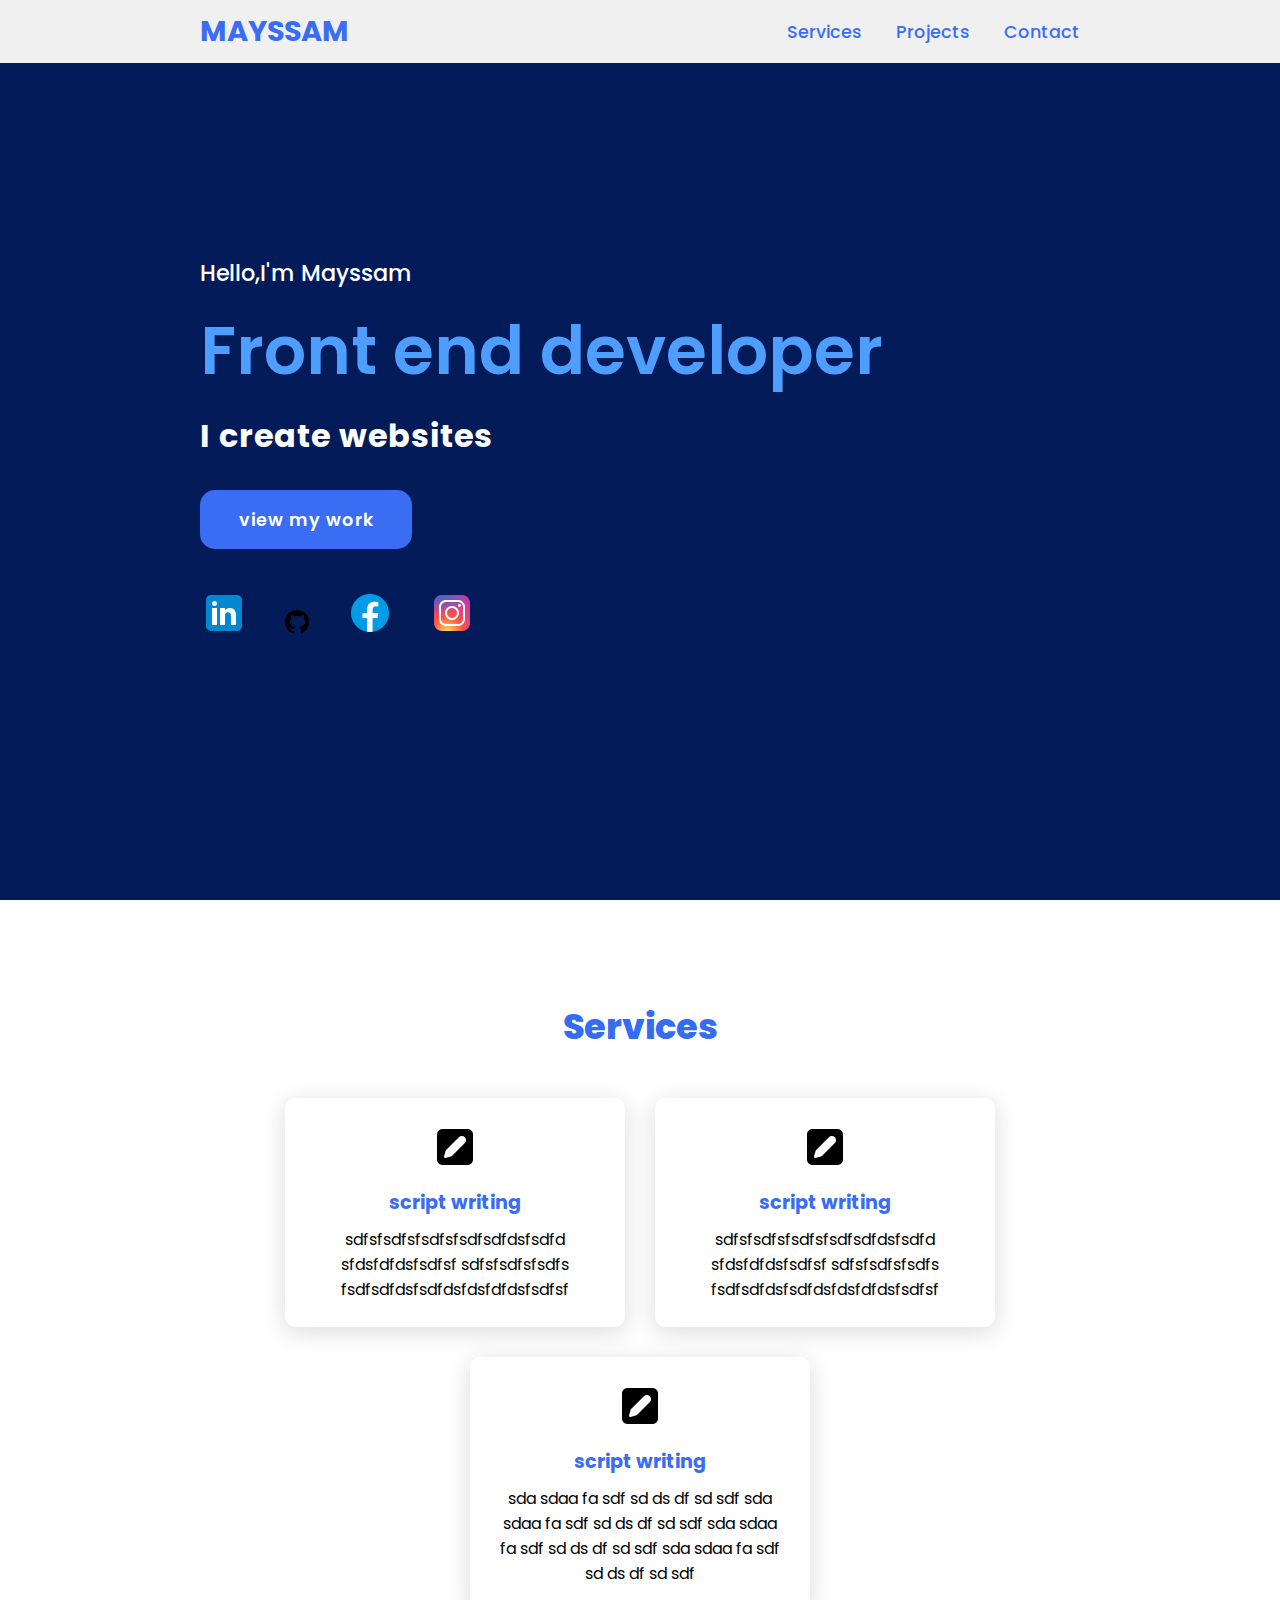
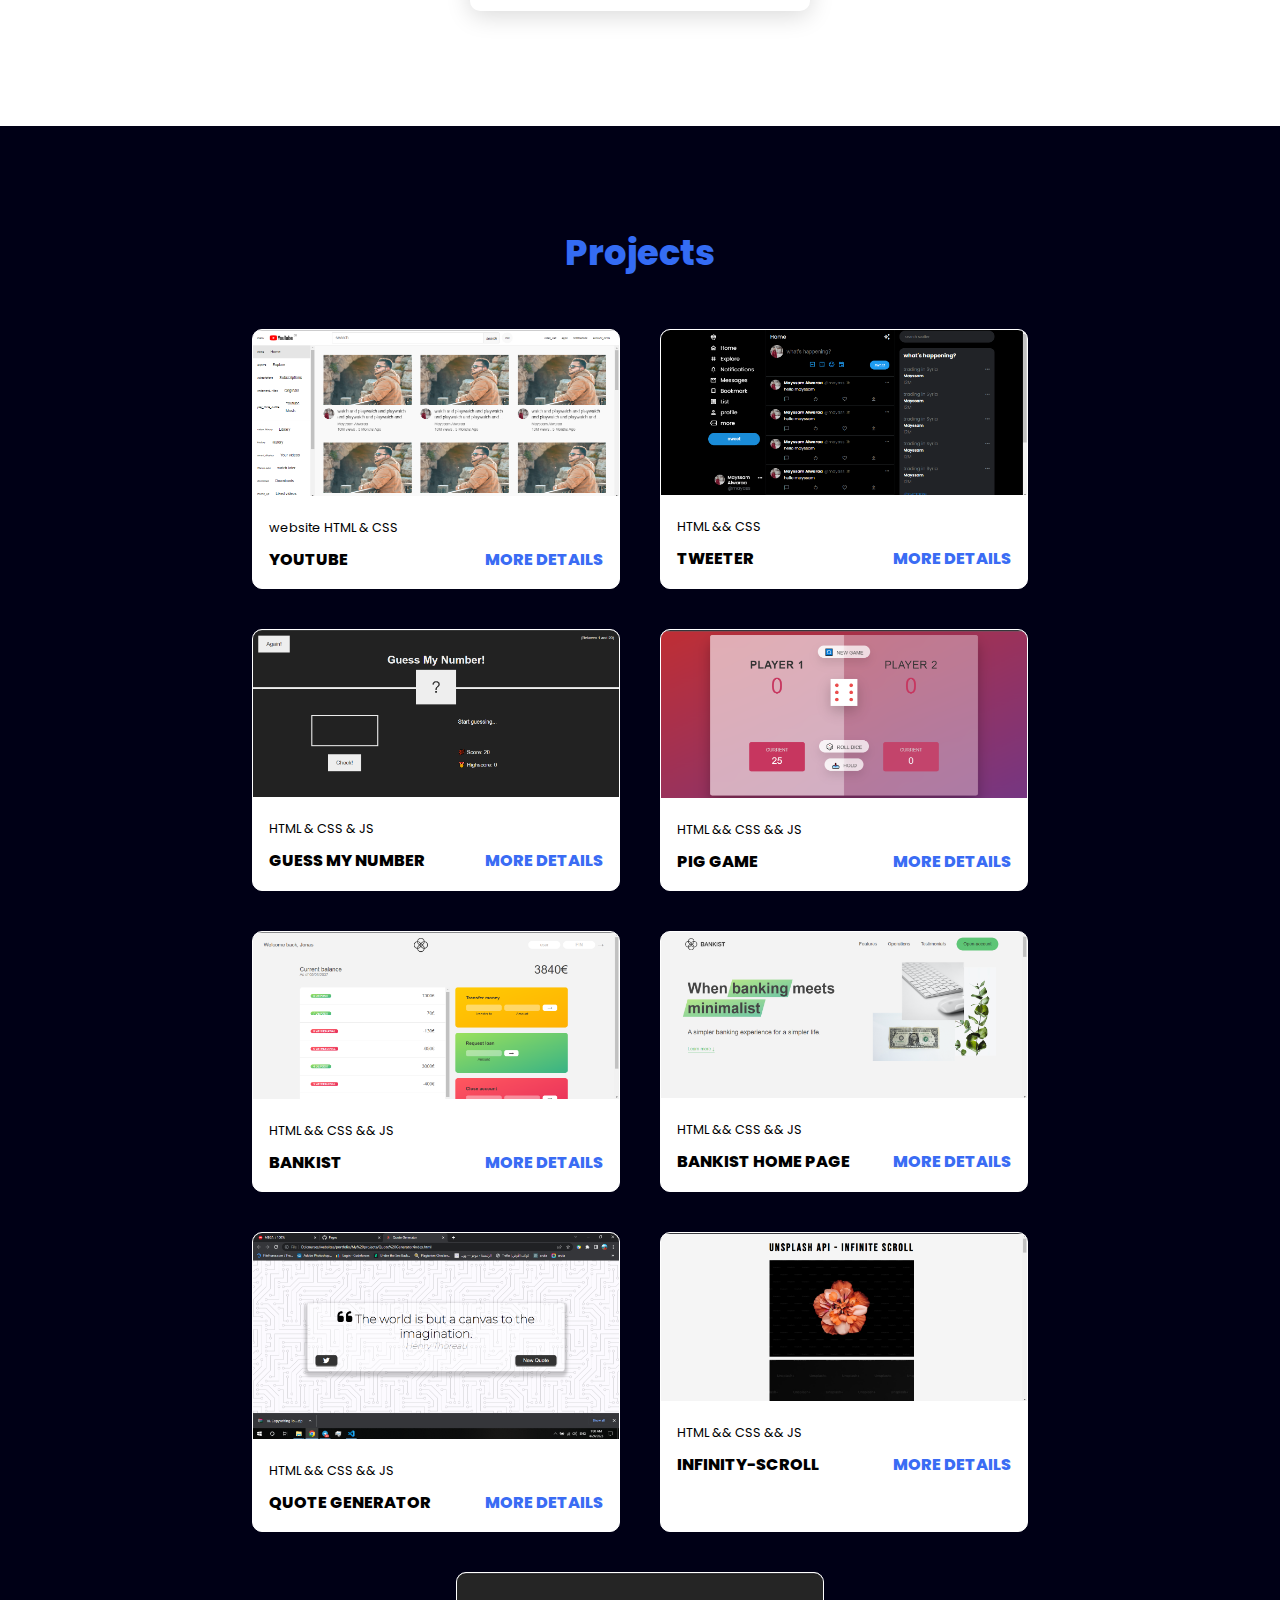
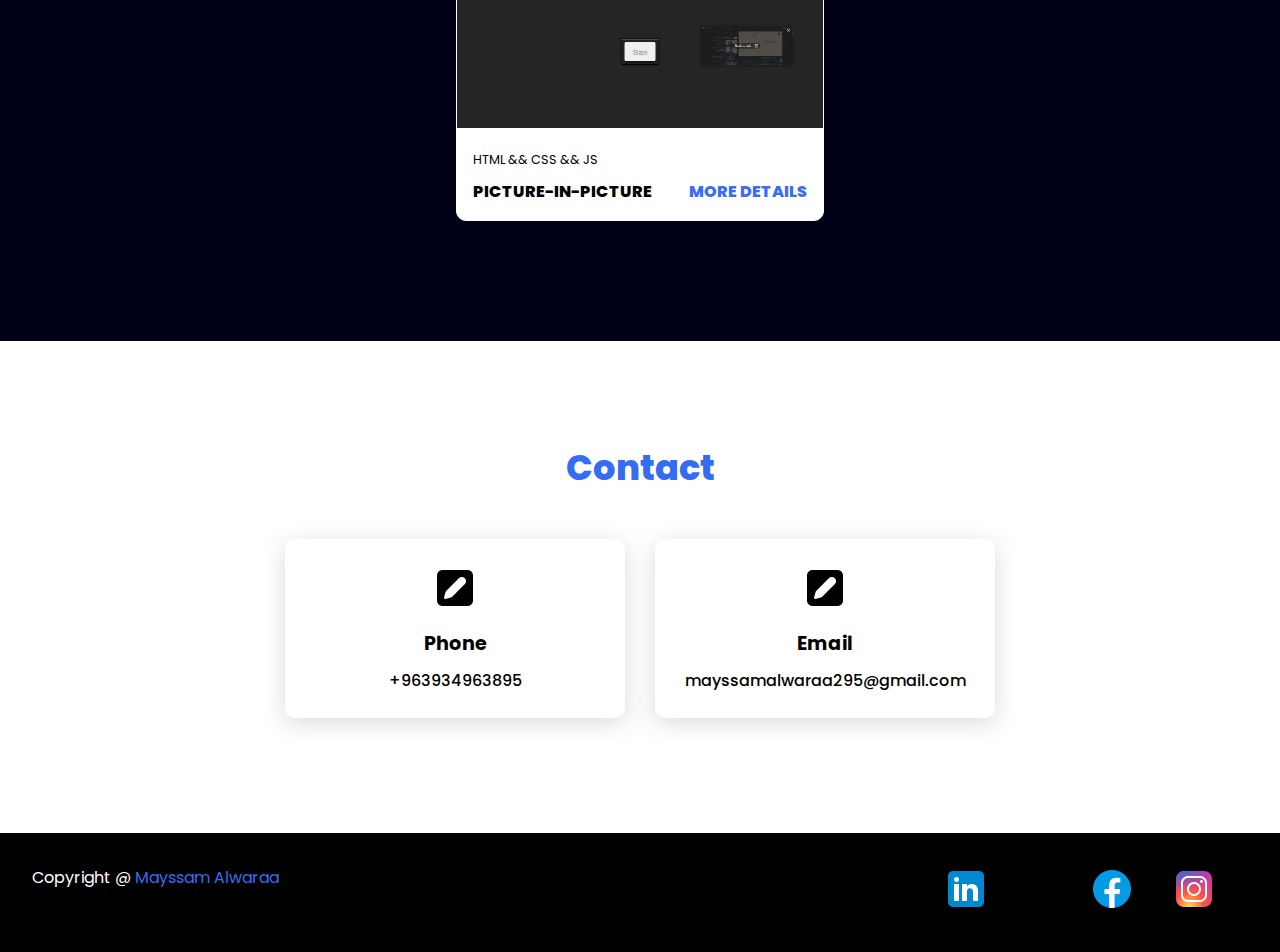
==== index.html @ ac83aa18 "picture in picture" ====
<!DOCTYPE html>
<html>
    <head>
        <link rel="stylesheet" href="style.css">
        <meta charset="UTF-8">
        <link rel="stylesheet" href="https://cdnjs.cloudflare.com/ajax/libs/font-awesome/6.4.0/css/all.min.css">
        <link href="https://fonts.googleapis.com/css?family=Material+Icons|Material+Icons+Outlined|Material+Icons+Two+Tone|Material+Icons+Round|Material+Icons+Sharp" rel="stylesheet">
        <title>Mayssam Alwaraa</title>
    </head>
    <body>
        <!--header section-->
        <header>
            <a href="#" class="logo">Mayssam</a>
            <nav class="navigation">
                <a href="#services">Services</a>
                <a href="#projects">Projects</a>
                <a href="#contact">Contact</a>
            </nav>
        </header>

        <section class="main">
            <div>
                <h2>Hello,I'm Mayssam <br> <span>Front end developer</span></h2>
                <h3>I create websites</h3>
                <a href="#projects" class="main-btn"> view my work</a>
                <div class="social-icons">
                    <a href="#"><img src="icons/linkedin.png" alt="linkedin"></a>
                    <a href="#"><img src="icons/github.png" alt="github"></a>
                    <a href="#"><img src="icons/facebook.png" alt="facebook"></a>
                    <a href="#"><img src="icons/insta.png" alt="instagram"></a>
                </div>
            </div>
        </section>

        <section>
            <div class="cards" id="services">
                <h2 class="title">Services</h2>
                <div class="content">
                    <div class="card">
                        <div class="icon">
                            <img src="icons/edit.png" alt="">
                        </div>
                        <div class="info">
                            <h3>script writing</h3>
                            <p>sdfsfsdfsfsdfsfsdfsdfdsfsdfd <br> sfdsfdfdsfsdfsf sdfsfsdfsfsdfs <br>fsdfsdfdsfsdfdsfdsfdfdsfsdfsf</p>
                        </div>

                    </div>
                    <div class="card">
                        <div class="icon">
                            <img src="icons/edit.png" alt="">
                        </div>
                        <div class="info">
                            <h3>script writing</h3>
                            <p>sdfsfsdfsfsdfsfsdfsdfdsfsdfd <br> sfdsfdfdsfsdfsf sdfsfsdfsfsdfs <br>fsdfsdfdsfsdfdsfdsfdfdsfsdfsf</p>
                        </div>

                    </div>
                    <div class="card">
                        <div class="icon">
                            <img src="icons/edit.png" alt="">
                        </div>
                        <div class="info">
                            <h3>script writing</h3>
                            <p>sda sdaa fa sdf sd ds df sd sdf sda sdaa fa sdf sd ds df sd sdf sda sdaa fa sdf sd ds df sd sdf sda sdaa fa sdf sd ds df sd sdf </p>
                        </div>

                    </div>

                </div>

            </div>
        </section>

        <section class="projects" id="projects">
            <h2 class="title">Projects</h2>
            <div class="content">
                <div class="project-card">
                    <div class="project-image">
                        <img src="images/youtube.png" alt="">

                    </div>
                    <div class="project-info">
                        <p class="project-category">
                            website HTML & CSS
                        </p>
                        <strong class="project-title">
                            <span>Youtube</span>
                            <a href="My projects/youtube/index.html" class="more-details">more details</a>
                        </strong>

                    </div>

                </div>
                <div class="project-card">
                    <div class="project-image">
                        <img src="images/tweeter.png" alt="">

                    </div>
                    <div class="project-info">
                        <p class="project-category">
                            HTML && CSS 
                        </p>
                        <strong class="project-title">
                            <span>Tweeter</span>
                            <a href="My projects/sweeter/index.html" class="more-details">more details</a>
                        </strong>

                    </div>

                </div>
                <div class="project-card">
                    <div class="project-image">
                        <img src="images/guessMyNumber.png" alt="">

                    </div>
                    <div class="project-info">
                        <p class="project-category">
                            HTML & CSS & JS
                        </p>
                        <strong class="project-title">
                            <span>Guess My Number</span>
                            <a href="My projects/Guess My Number/index.html" class="more-details">more details</a>
                        </strong>

                    </div>

                </div>
                <div class="project-card">
                    <div class="project-image">
                        <img src="images/pigGame.png" alt="">

                    </div>
                    <div class="project-info">
                        <p class="project-category">
                            HTML && CSS && JS
                        </p>
                        <strong class="project-title">
                            <span>Pig Game</span>
                            <a href="My projects/pig-game/index.html" class="more-details">more details</a>
                        </strong>

                    </div>

                </div>
                <div class="project-card">
                    <div class="project-image">
                        <img src="images/bankist.png" alt="">

                    </div>
                    <div class="project-info">
                        <p class="project-category">
                            HTML && CSS && JS
                        </p>
                        <strong class="project-title">
                            <span>Bankist</span>
                            <a href="My projects/bankist/index.html" class="more-details">more details</a>
                        </strong>

                    </div>

                </div>
                <div class="project-card">
                    <div class="project-image">
                        <img src="images/bankistHomePage.png" alt="">

                    </div>
                    <div class="project-info">
                        <p class="project-category">
                            HTML && CSS && JS
                        </p>
                        <strong class="project-title">
                            <span>Bankist Home Page</span>
                            <a href="My projects/bankistHomePage/index.html" class="more-details">more details</a>
                        </strong>

                    </div>

                </div>
                <div class="project-card">
                    <div class="project-image">
                        <img src="images/QuoteGenerator.png" alt="">

                    </div>
                    <div class="project-info">
                        <p class="project-category">
                            HTML && CSS && JS
                        </p>
                        <strong class="project-title">
                            <span>Quote Generator</span>
                            <a href="My projects/Quote Generator/index.html" class="more-details">more details</a>
                        </strong>

                    </div>

                </div>

                <div class="project-card">
                    <div class="project-image">
                        <img src="images/infinity-scroll.png" alt="">

                    </div>
                    <div class="project-info">
                        <p class="project-category">
                            HTML && CSS && JS
                        </p>
                        <strong class="project-title">
                            <span>infinity-scroll</span>
                            <a href="My projects/infinity-scroll/index.html" class="more-details">more details</a>
                        </strong>

                    </div>

                </div>
                

                <div class="project-card">
                    <div class="project-image">
                        <img src="images/picture-in-picture.png" alt="">

                    </div>
                    <div class="project-info">
                        <p class="project-category">
                            HTML && CSS && JS
                        </p>
                        <strong class="project-title">
                            <span>picture-in-picture</span>
                            <a href="My projects/picture-in-picture/index.html" class="more-details">more details</a>
                        </strong>

                    </div>

                </div>

            </div>

        </section>

        <section>
            <div class="cards contact" id="contact">
                <h2 class="title">Contact</h2>
                <div class="content">
                    <div class="card">
                        <div class="icon">
                            <img src="icons/edit.png" alt="">
                        </div>
                        <div class="info">
                            <h3>Phone</h3>
                            <p>+963934963895</p>
                        </div>

                    </div>
                    <div class="card">
                        <div class="icon">
                            <img src="icons/edit.png" alt="">
                        </div>
                        <div class="info">
                            <h3>Email</h3>
                            <p>mayssamalwaraa295@gmail.com</p>
                        </div>

                    </div>
                    

            </div>
        </section>
        <footer>
            <p class="footer-title">
                Copyright @ <span>Mayssam Alwaraa</span>

            </p>
            <div class="social-icons">
                <a href="#"><img src="icons/linkedin.png" alt="linkedin"></a>
                <a href="#"><img src="icons/github.png" alt="github"></a>
                <a href="#"><img src="icons/facebook.png" alt="facebook"></a>
                <a href="#"><img src="icons/insta.png" alt="instagram"></a>
            </div>

        </footer>
        
    </body>
</html>
---- style.css ----
@import url('https://fonts.googleapis.com/css2?family=Poppins:ital,wght@0,100;0,200;0,300;0,400;0,500;0,600;0,700;0,800;0,900;1,100;1,200;1,300;1,400;1,500;1,600;1,700;1,800;1,900&display=swap');
*{
    font-family: 'Poppins', sans-serif;
    margin: 0;
    padding: 0;
    box-sizing: border-box;
    scroll-behavior: smooth;
}
header{
    background-color: #f0f0f0;
    width: 100%;
    position: fixed;
    display: flex;
    z-index: 999;
    justify-content: space-between;
    align-items: center;
    padding: 10px 200px;
}
.logo{
    text-decoration: none;
    text-transform: uppercase;
    font-weight: 700;
    color: #3a6cf4;
    font-size: 1.8em;
}
.navigation a{
    text-decoration: none;
    color: #3a6cf4;
    font-size: 1.1em;
    font-weight: 500;
    padding-left: 30px;

}
.navigation a:hover{
    color: #601cfc;
}
section{
    padding: 100px 200px;
}
.main{
    width: 100%;
    min-height: 100vh;
    display: flex;
    align-items: center;
    background-color: #041b5a;
    background-attachment: fixed;
    background-position: center;
    background-repeat: no-repeat;
    background-size: cover;
}
.main h2 {
    color: #fff;
    font-size: 1.4em;
    font-weight: 500;
}
.main h2 span {
    display: inline-block;
    margin-top: 10px;
    color: #4e9eff;
    font-size: 3em;
    font-weight: 600;
}
.main h3{
    color: #fff;
    font-size: 2em;
    font-weight: 700;
    letter-spacing: 1px;
    margin-top: 10px;
    margin-bottom: 30px;
}
.main-btn{
    color: #fff;
    background-color: #3a6cf4;
    text-decoration: none;
    font-size: 1.1em;
    font-weight: 600;
    display: inline-block;
    padding: 0.9375em 2.1875em;
    letter-spacing: 1px;
    border-radius: 15px;
    margin-bottom: 40px;
    transition: 0.7s ease;
}
.main-btn:hover{
    background-color: #0a49f6;
    transform: scale(1.1);
}
.social-icons a {
    padding-right: 30px;
}
.title{
    display: flex;
    justify-content: center;
    color: #346cf4;
    font-size: 2.2em;
    font-weight: 800;
    margin-bottom: 30px;
}
.content{
    display: flex;
    justify-content: center;
    flex-direction: row;
    flex-wrap: wrap;
}
.card{
    background-color:#fff ;
    width: 21.25em;
    box-shadow: 0 5px 25px rgba(1, 1, 1, 15%);
    border-radius: 10px;
    padding: 25px;
    margin: 15px;
    transition: 0.7s ease;
}
.card:hover{
    transform: scale(1.1);
}
.icon{
    text-align: center;
}
.info{
    text-align: center;
    
}
.info h3{
    color: #3a6cf4;
    font-size: 1.2em;
    font-weight: 700;
    margin: 10px;
}


.projects{
    background-color: #000016;
}
.projects .content{
    margin-top: 30px;
}
.project-card{
    background-color: #fff;
    border: 1px solid #fff;
    min-height: 14em;
    width: 23em;
    overflow: hidden;
    border-radius: 10px;
    margin: 20px;
    transition: 0.7s ease;
}
.project-card:hover{
    transform: scale(1.1);
}
.project-card:hover .project-image {
    opacity: 0.9;
}
.project-image img{
    width: 100%;
}
.project-info{
    padding: 1em;
}
.project-category{
    font-size: 0.8em;
    color: #000;
}
.project-title{
    display: flex;
    justify-content: space-between;
    text-transform: uppercase;
    font-weight: 800;
    margin-top: 10px;
}
.more-details{
    text-decoration: none;
    color:#3a6cf4;
}
.more-details:hover{
    color: #601cfc;
}
.contact .info h3{
    color: #000;
}
.contact .info p{
    font-weight: 500;
}
footer{
    background-color: #000;
    color: #fff;
    padding: 2em;
    display: flex;
    justify-content: space-between;

}

.footer-title span{
    color:#3a6cf4 ;
}
@media (max-width:1023px){
    header{
        padding: 10px 20px;
    }
    .navigation a{
        
        padding-left: 10px;
    
    }
    .title{
        
        font-size: 1.8em;
        margin-bottom: 30px;
    }
    section{
        padding: 80px 20px;
    }
    .main-content h2{
        font-size: 1em;
    }
    .main-content h3{
        font-size: 1.6em;
    }
    .content{
        flex-direction: column;
        align-items: center;
    }
}
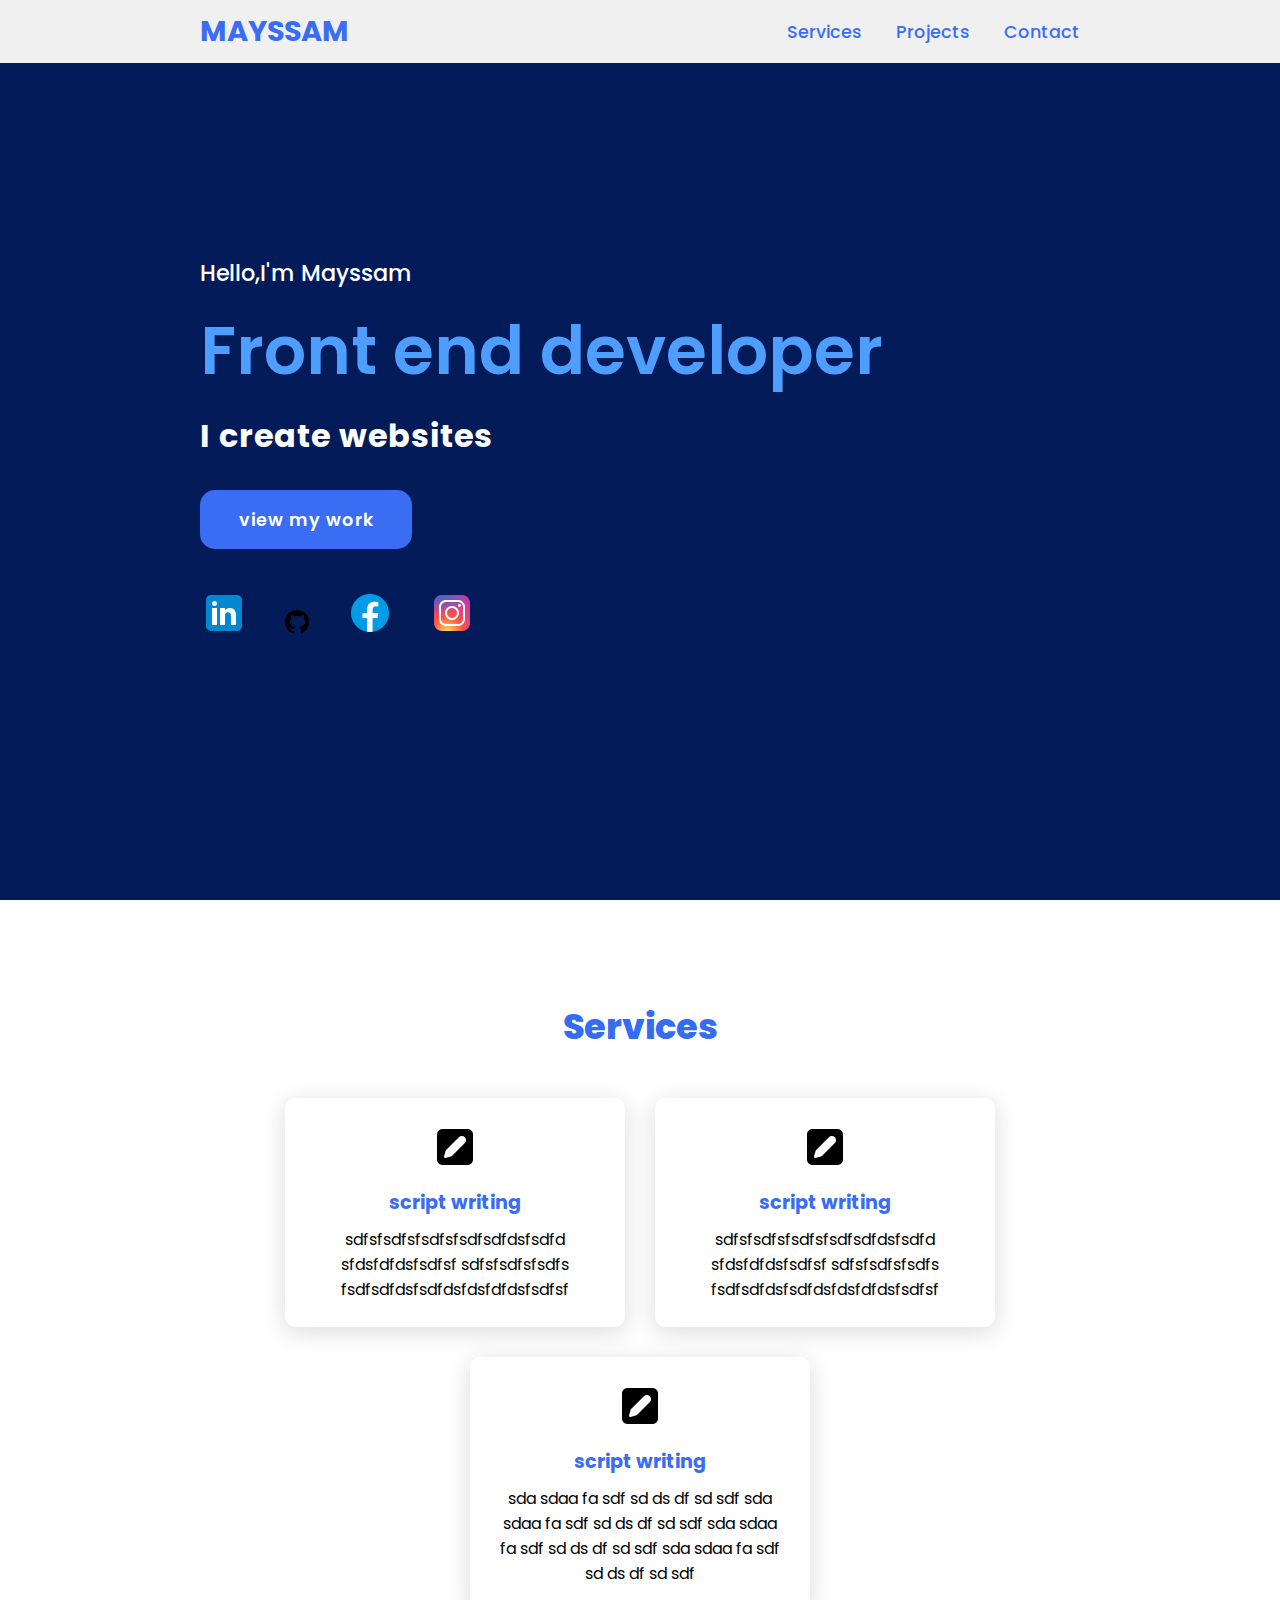
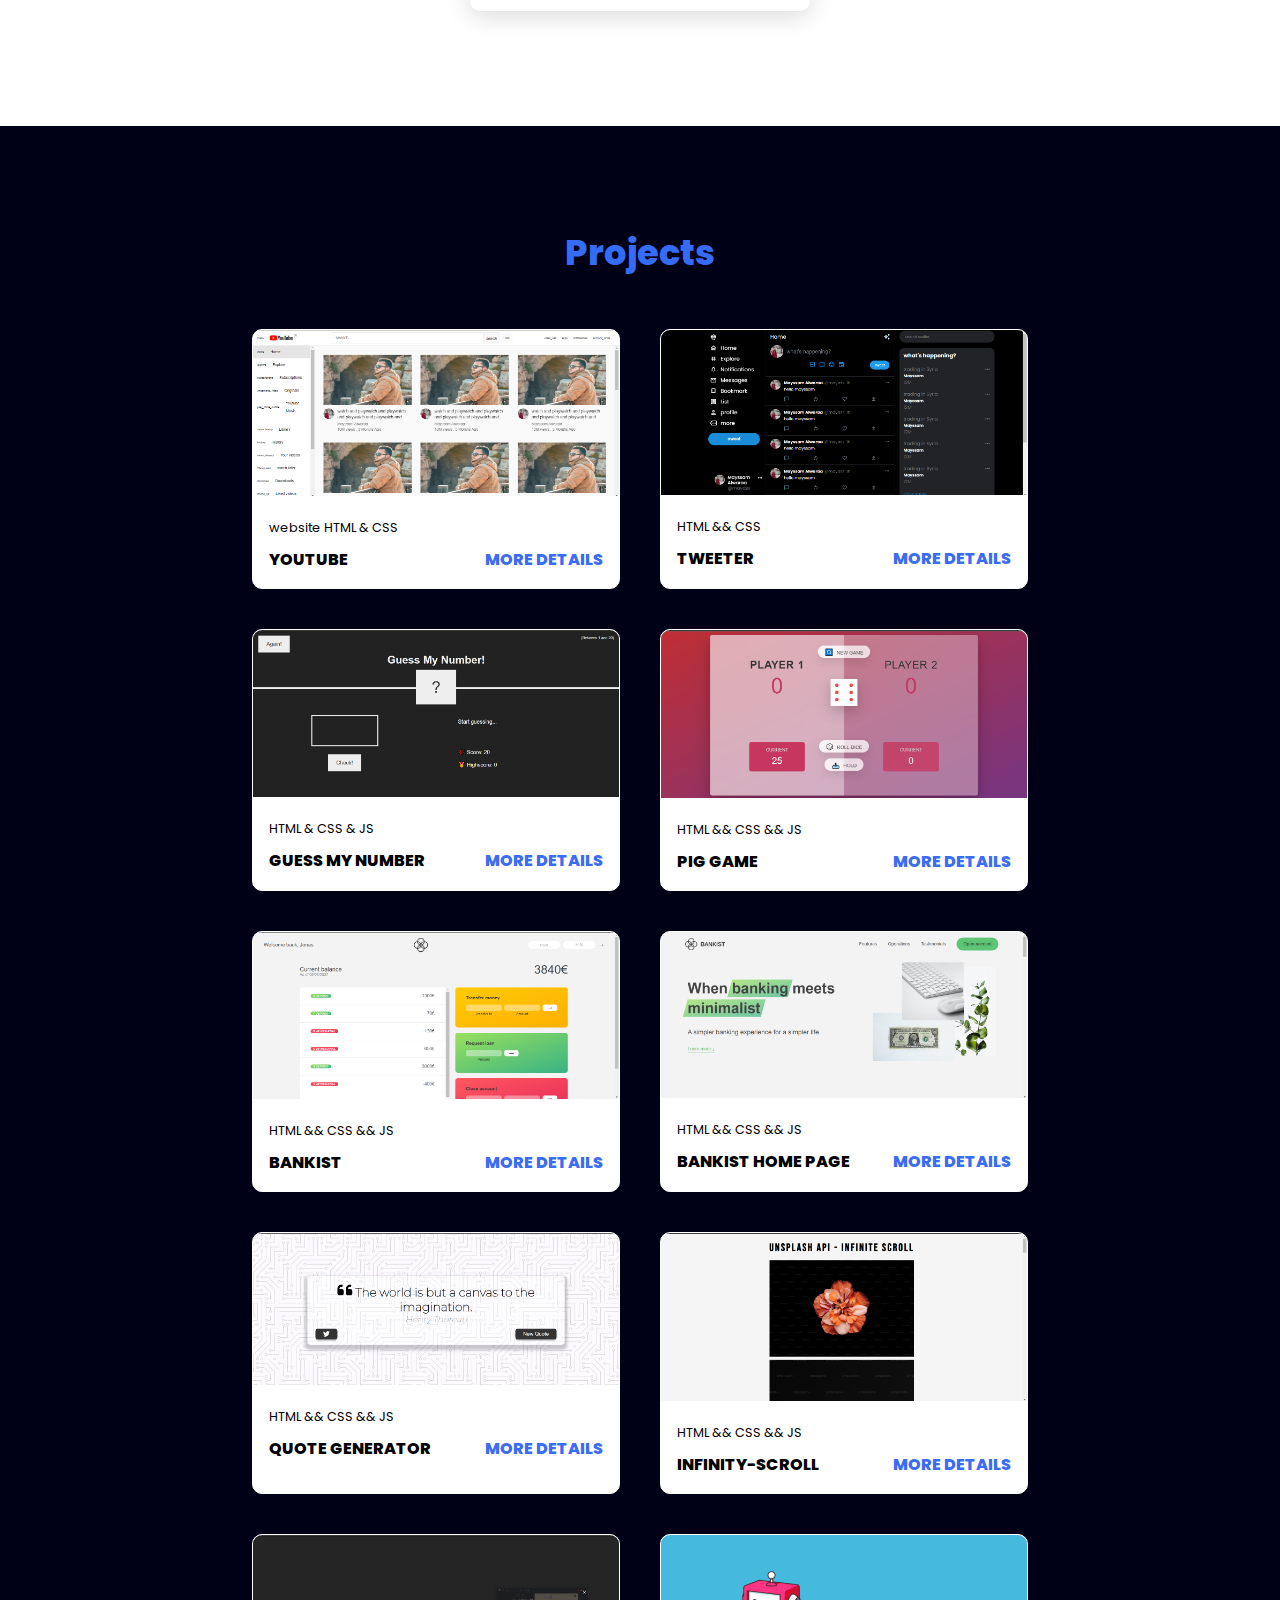
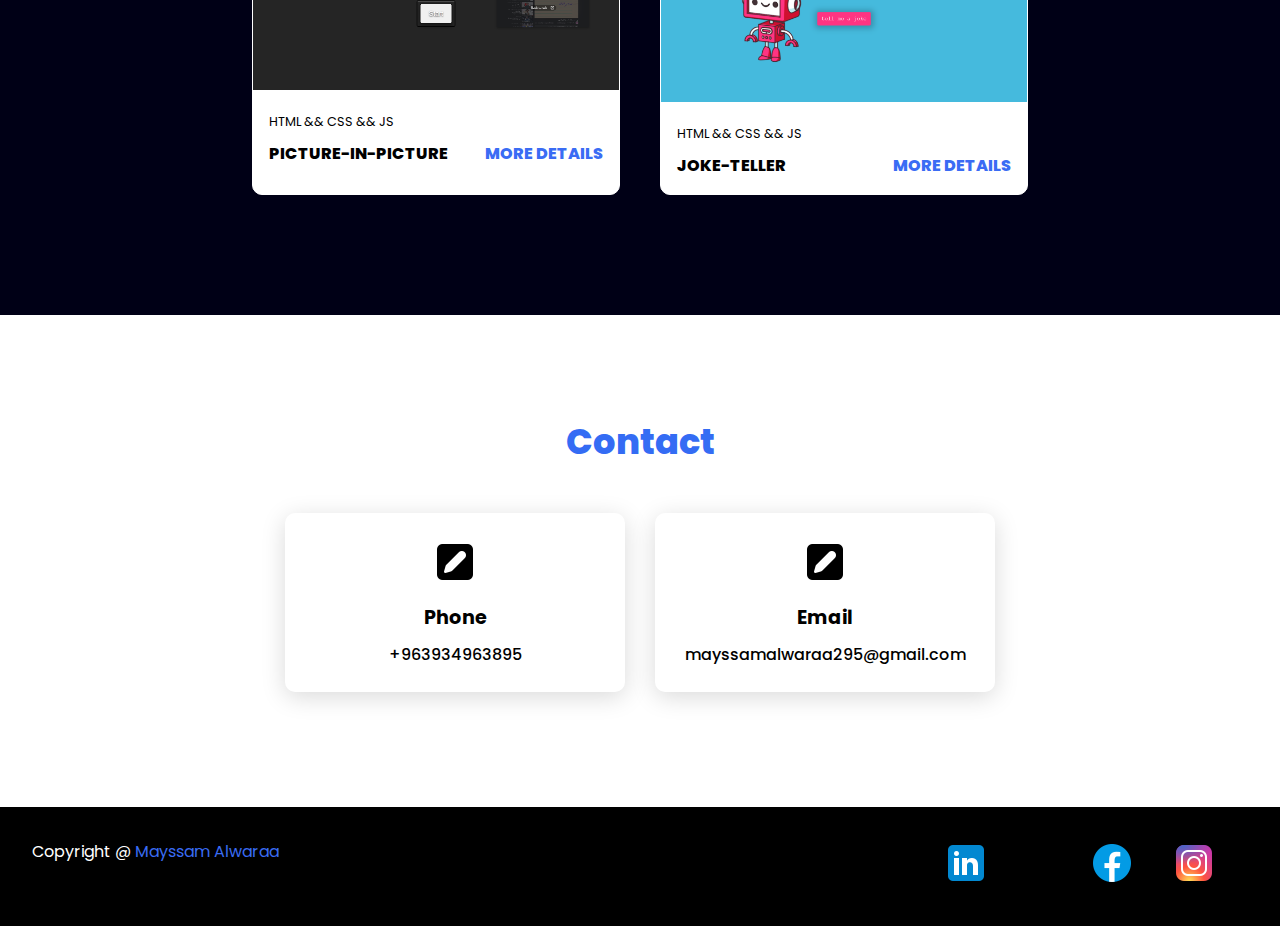
==== commit 8ba82033: "joke teller" ====
--- a/index.html
+++ b/index.html
@@ -232,6 +232,24 @@
 
                 </div>
 
+                <div class="project-card">
+                    <div class="project-image">
+                        <img src="images/joke-teller.png" alt="">
+
+                    </div>
+                    <div class="project-info">
+                        <p class="project-category">
+                            HTML && CSS && JS
+                        </p>
+                        <strong class="project-title">
+                            <span>joke-teller</span>
+                            <a href="My projects/joke-teller/index.html" class="more-details">more details</a>
+                        </strong>
+
+                    </div>
+
+                </div>
+
             </div>
 
         </section>
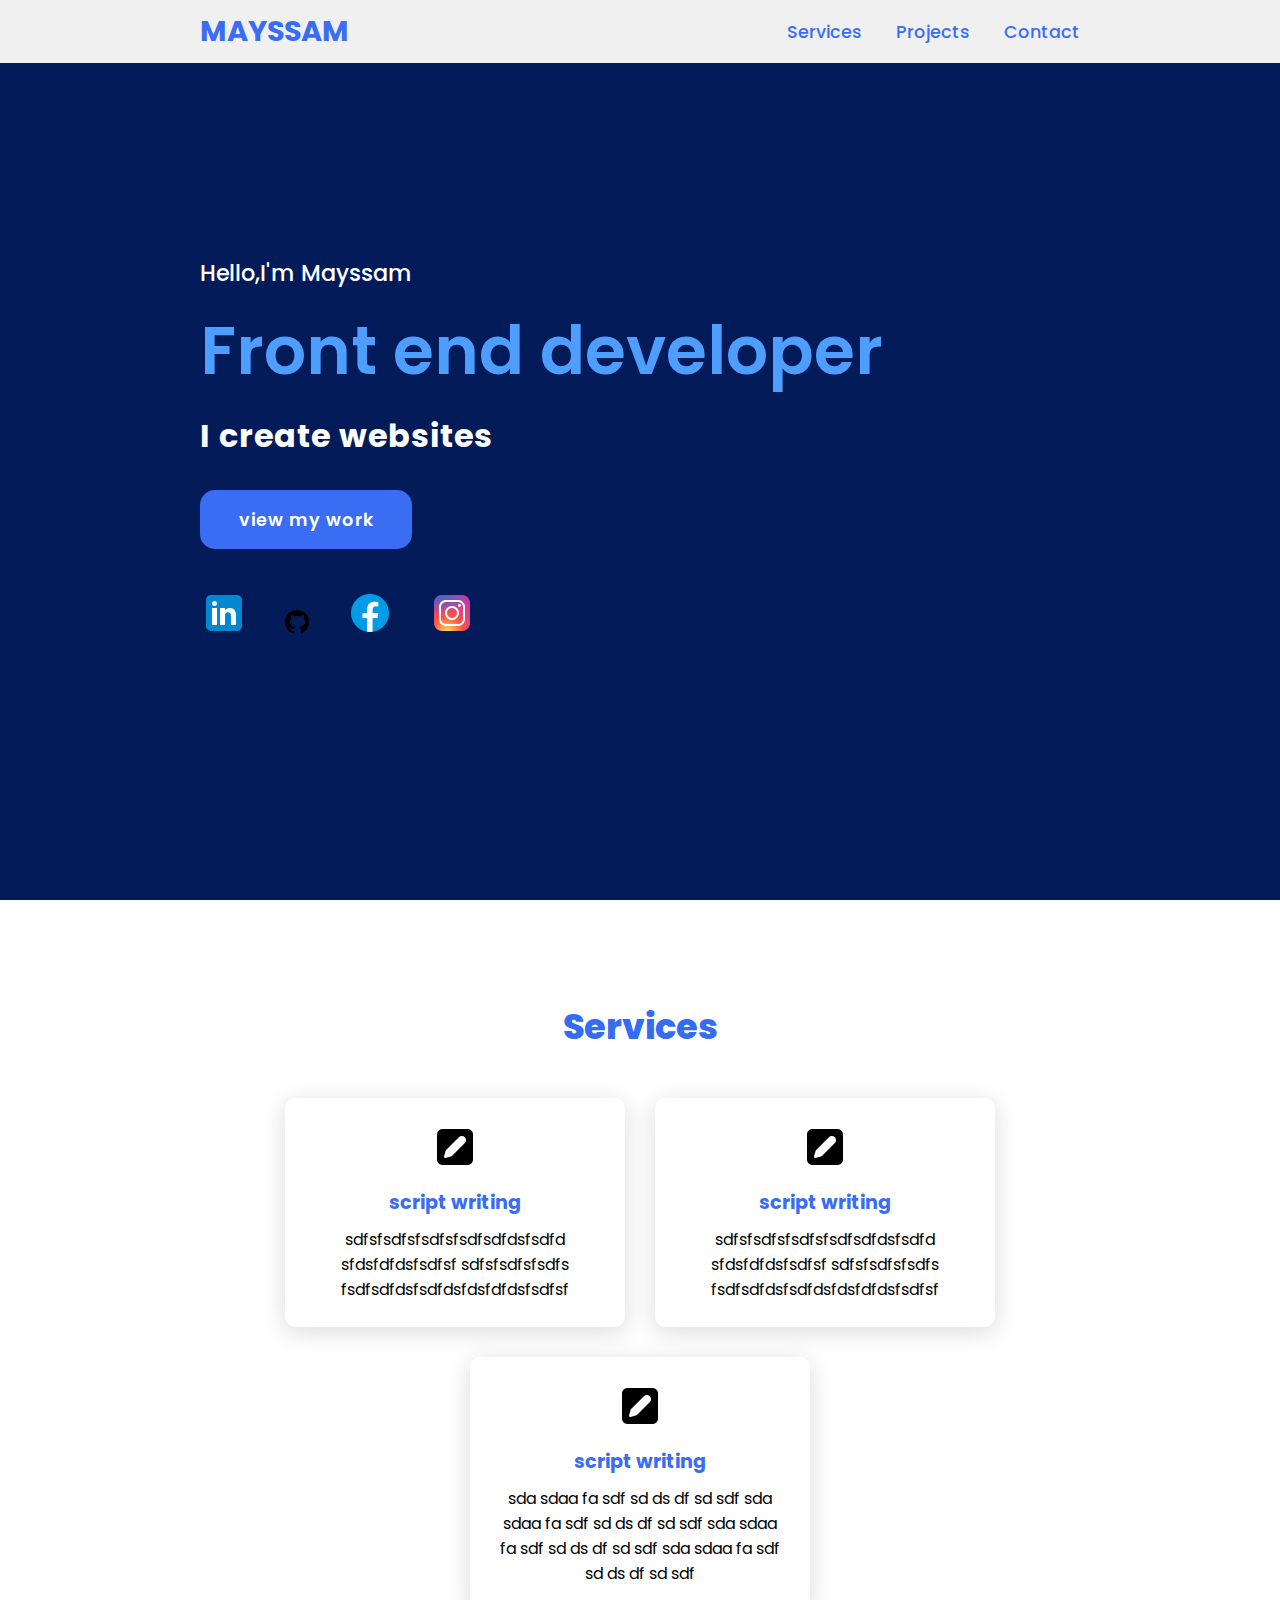
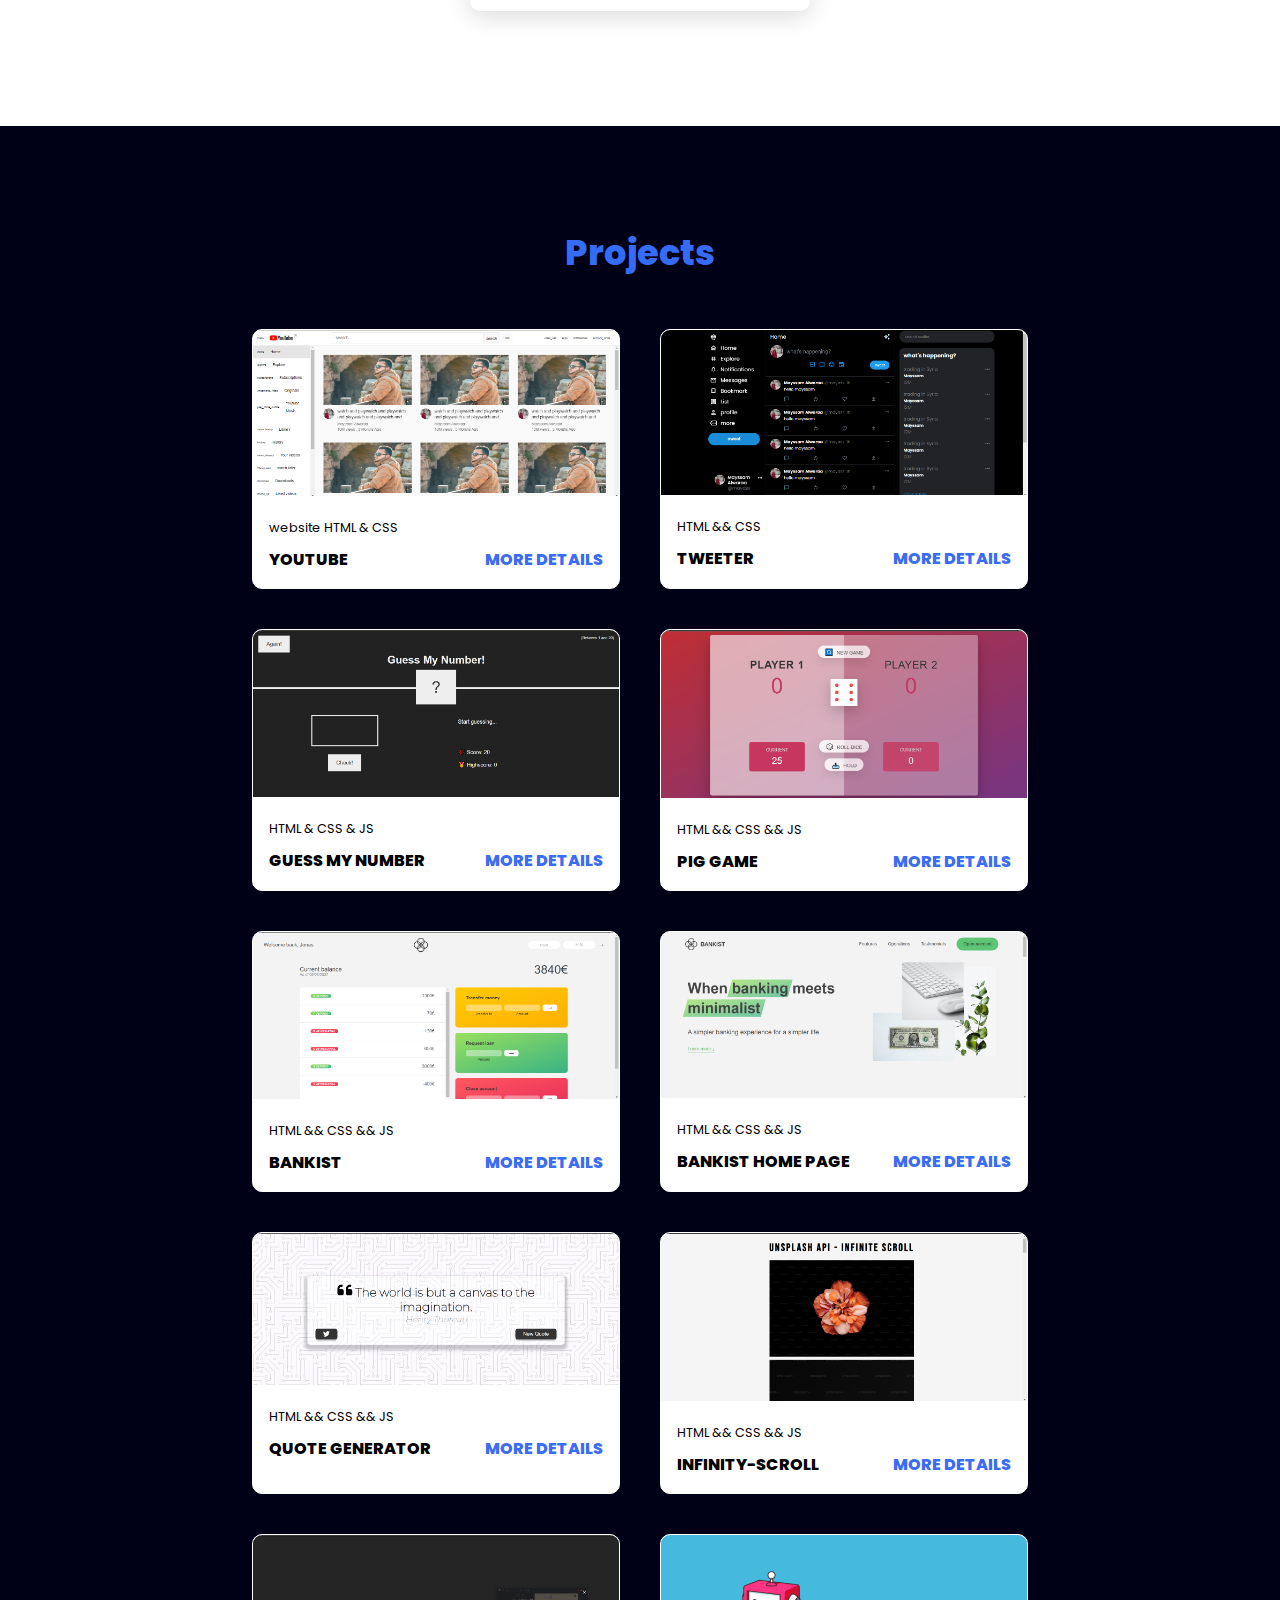
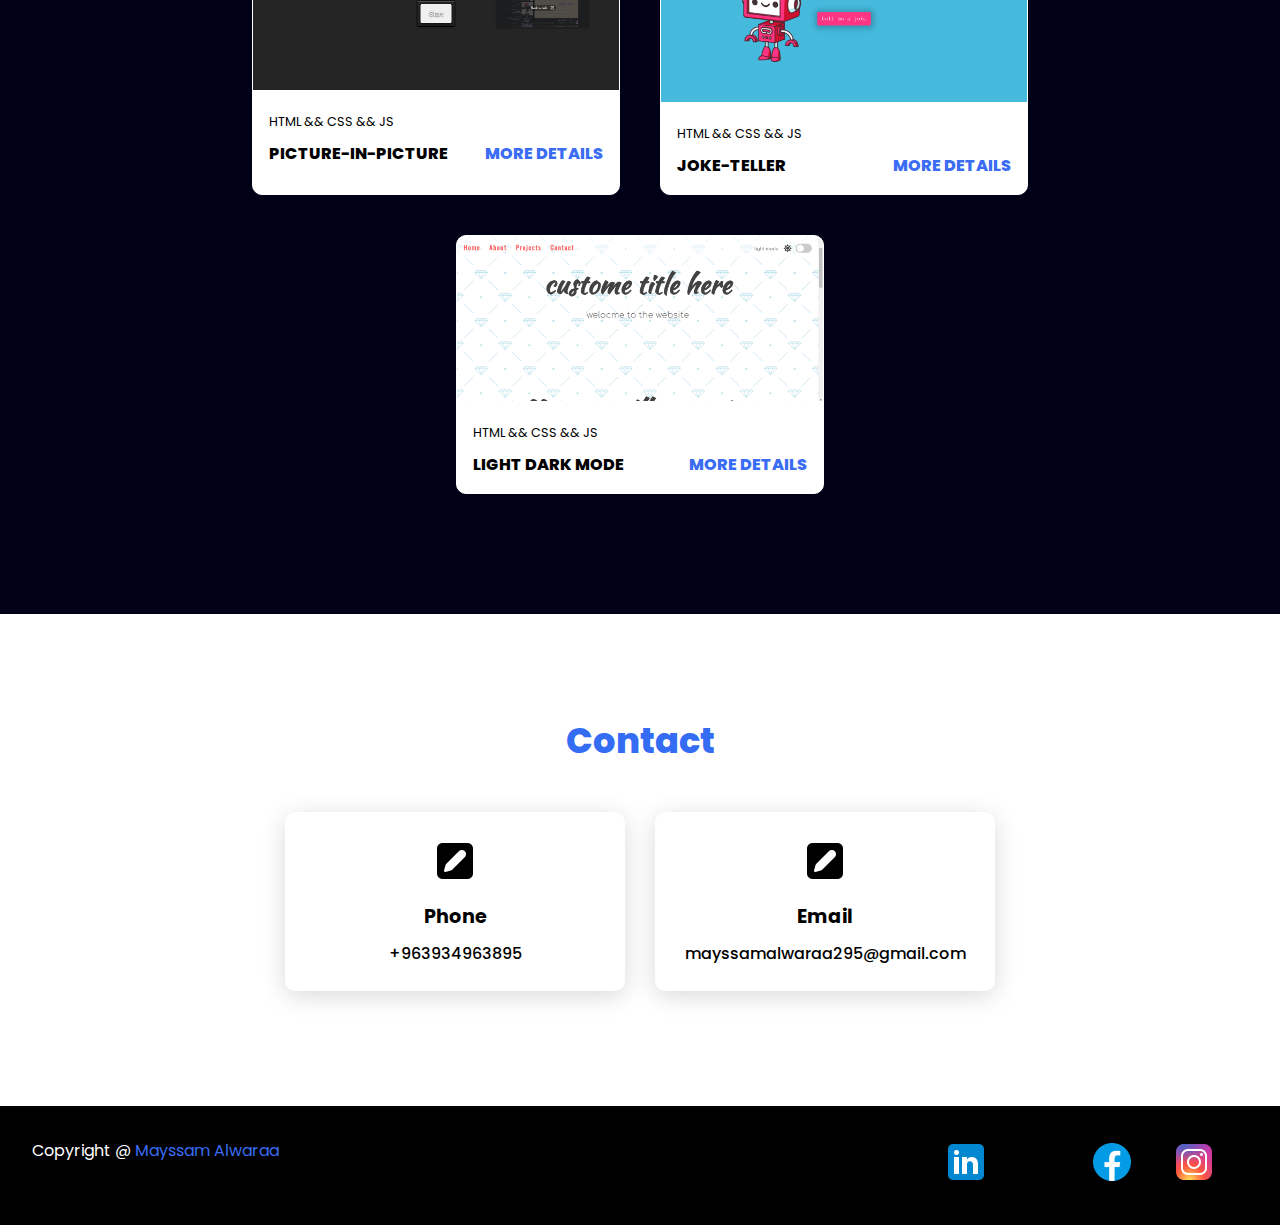
==== commit 50b7caaa: "light dark mode" ====
--- a/index.html
+++ b/index.html
@@ -250,6 +250,24 @@
 
                 </div>
 
+                <div class="project-card">
+                    <div class="project-image">
+                        <img src="images/light-dark-mode.png" alt="">
+
+                    </div>
+                    <div class="project-info">
+                        <p class="project-category">
+                            HTML && CSS && JS
+                        </p>
+                        <strong class="project-title">
+                            <span>light dark mode</span>
+                            <a href="My projects/light-dark-mode/index.html" class="more-details">more details</a>
+                        </strong>
+
+                    </div>
+
+                </div>
+
             </div>
 
         </section>
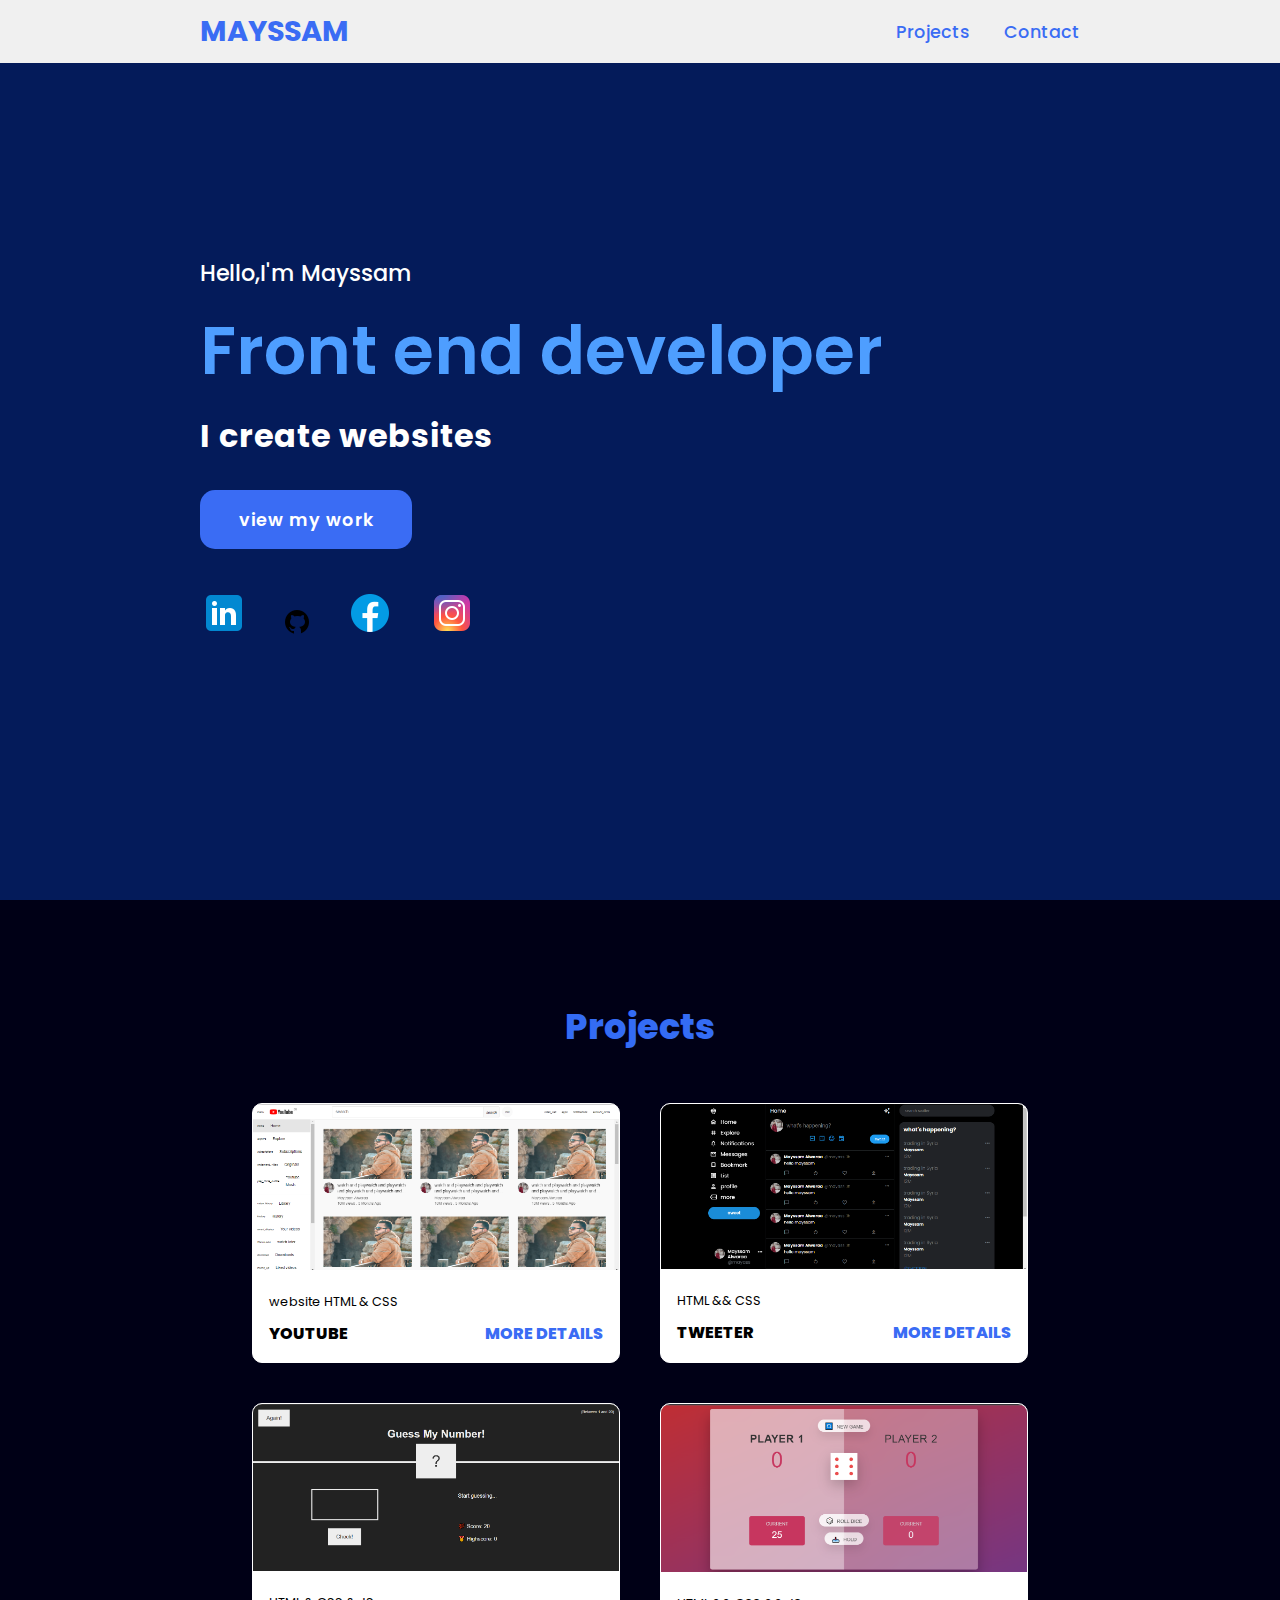
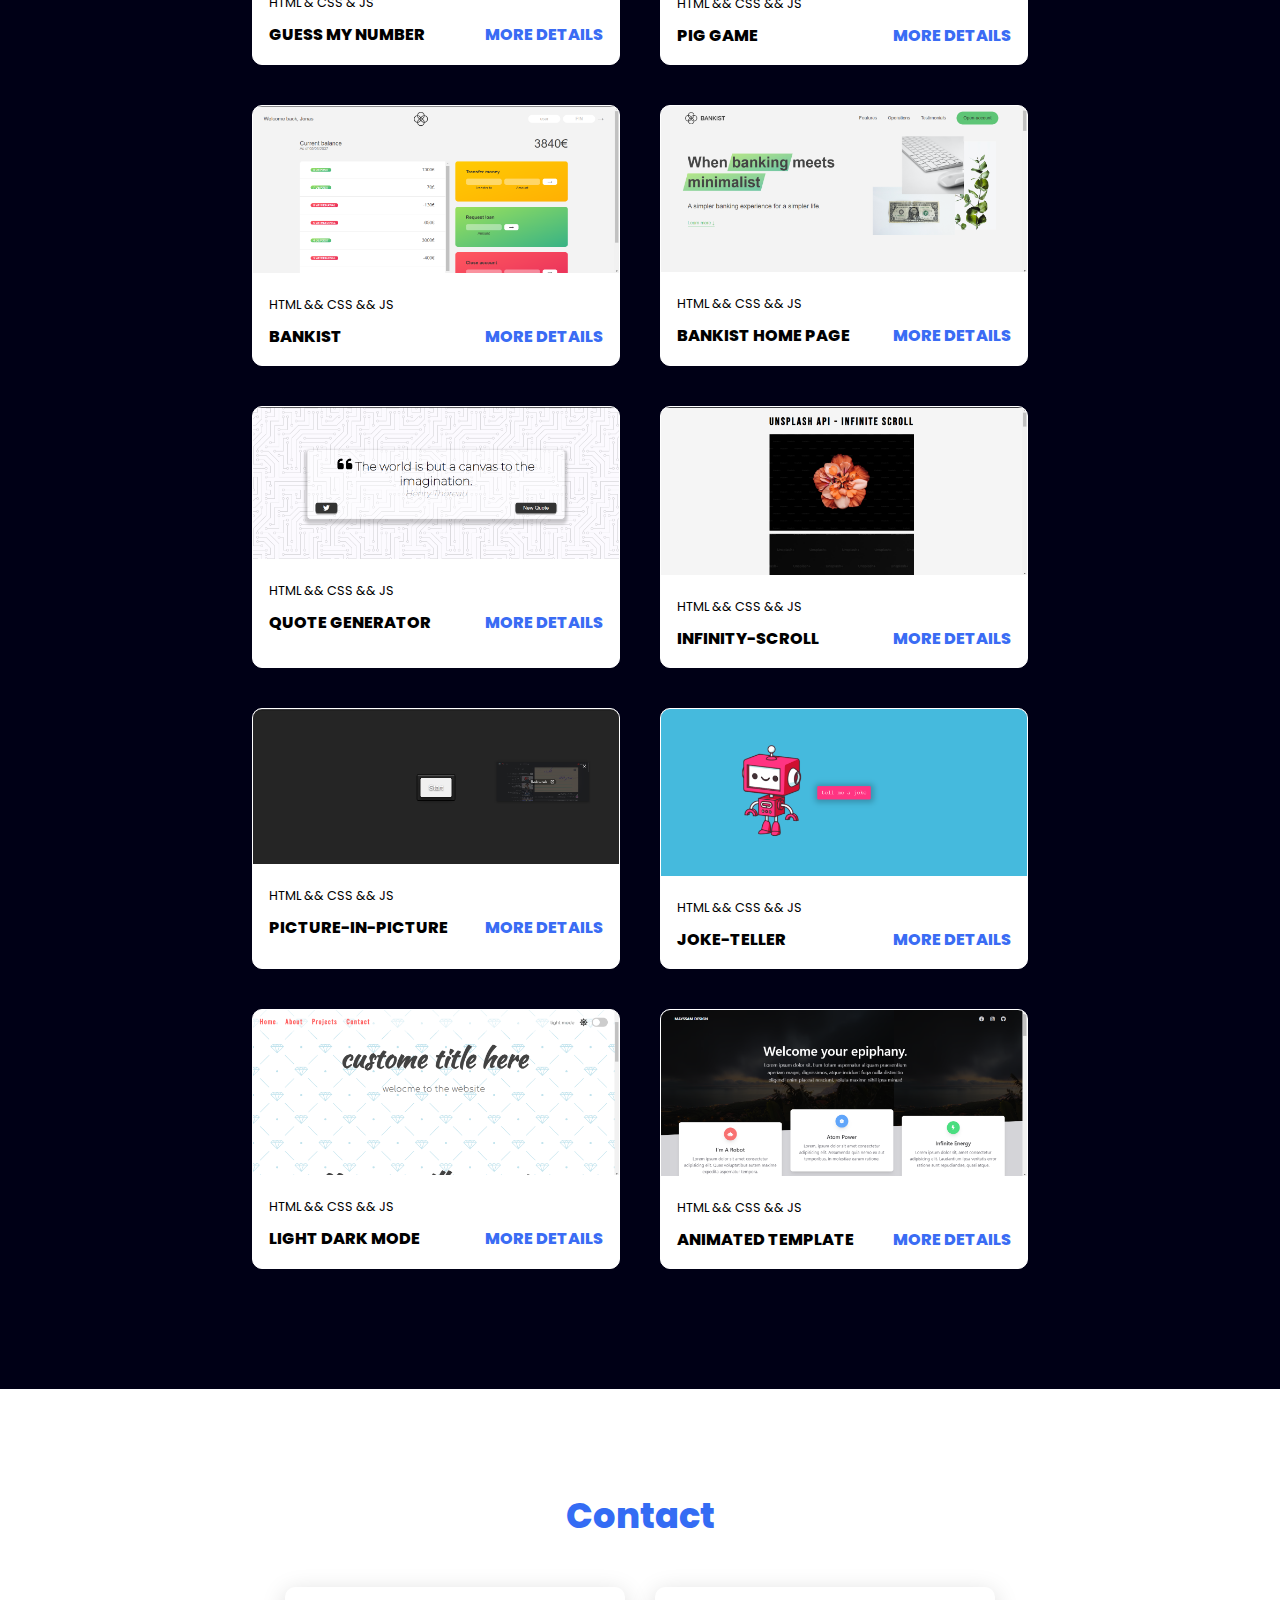
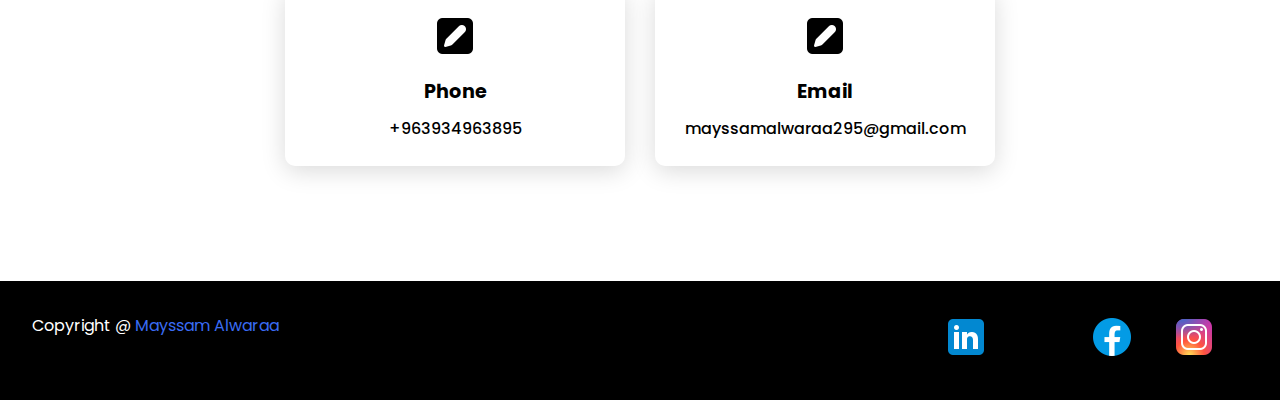
==== commit b7fd0b16: "updated" ====
--- a/index.html
+++ b/index.html
@@ -12,7 +12,7 @@
         <header>
             <a href="#" class="logo">Mayssam</a>
             <nav class="navigation">
-                <a href="#services">Services</a>
+                <!-- <a href="#services">Services</a> -->
                 <a href="#projects">Projects</a>
                 <a href="#contact">Contact</a>
             </nav>
@@ -24,15 +24,15 @@
                 <h3>I create websites</h3>
                 <a href="#projects" class="main-btn"> view my work</a>
                 <div class="social-icons">
-                    <a href="#"><img src="icons/linkedin.png" alt="linkedin"></a>
-                    <a href="#"><img src="icons/github.png" alt="github"></a>
+                    <a href="https://www.linkedin.com/in/mayssam-alwaraa-66aa561b1"><img src="icons/linkedin.png" alt="linkedin"></a>
+                    <a href="https://github.com/mayssamalwaraa"><img src="icons/github.png" alt="github"></a>
                     <a href="#"><img src="icons/facebook.png" alt="facebook"></a>
                     <a href="#"><img src="icons/insta.png" alt="instagram"></a>
                 </div>
             </div>
         </section>
 
-        <section>
+        <!-- <section>
             <div class="cards" id="services">
                 <h2 class="title">Services</h2>
                 <div class="content">
@@ -70,7 +70,7 @@
                 </div>
 
             </div>
-        </section>
+        </section> -->
 
         <section class="projects" id="projects">
             <h2 class="title">Projects</h2>
@@ -262,6 +262,24 @@
                         <strong class="project-title">
                             <span>light dark mode</span>
                             <a href="My projects/light-dark-mode/index.html" class="more-details">more details</a>
+                        </strong>
+
+                    </div>
+
+                </div>
+
+                <div class="project-card">
+                    <div class="project-image">
+                        <img src="images/animated-template.png" alt="">
+
+                    </div>
+                    <div class="project-info">
+                        <p class="project-category">
+                            HTML && CSS && JS
+                        </p>
+                        <strong class="project-title">
+                            <span>animated template</span>
+                            <a href="My projects/animated-template/index.html" class="more-details">more details</a>
                         </strong>
 
                     </div>
@@ -306,7 +324,7 @@
 
             </p>
             <div class="social-icons">
-                <a href="#"><img src="icons/linkedin.png" alt="linkedin"></a>
+                <a href="https://www.linkedin.com/in/mayssam-alwaraa-66aa561b1"><img src="icons/linkedin.png" alt="linkedin"></a>
                 <a href="#"><img src="icons/github.png" alt="github"></a>
                 <a href="#"><img src="icons/facebook.png" alt="facebook"></a>
                 <a href="#"><img src="icons/insta.png" alt="instagram"></a>
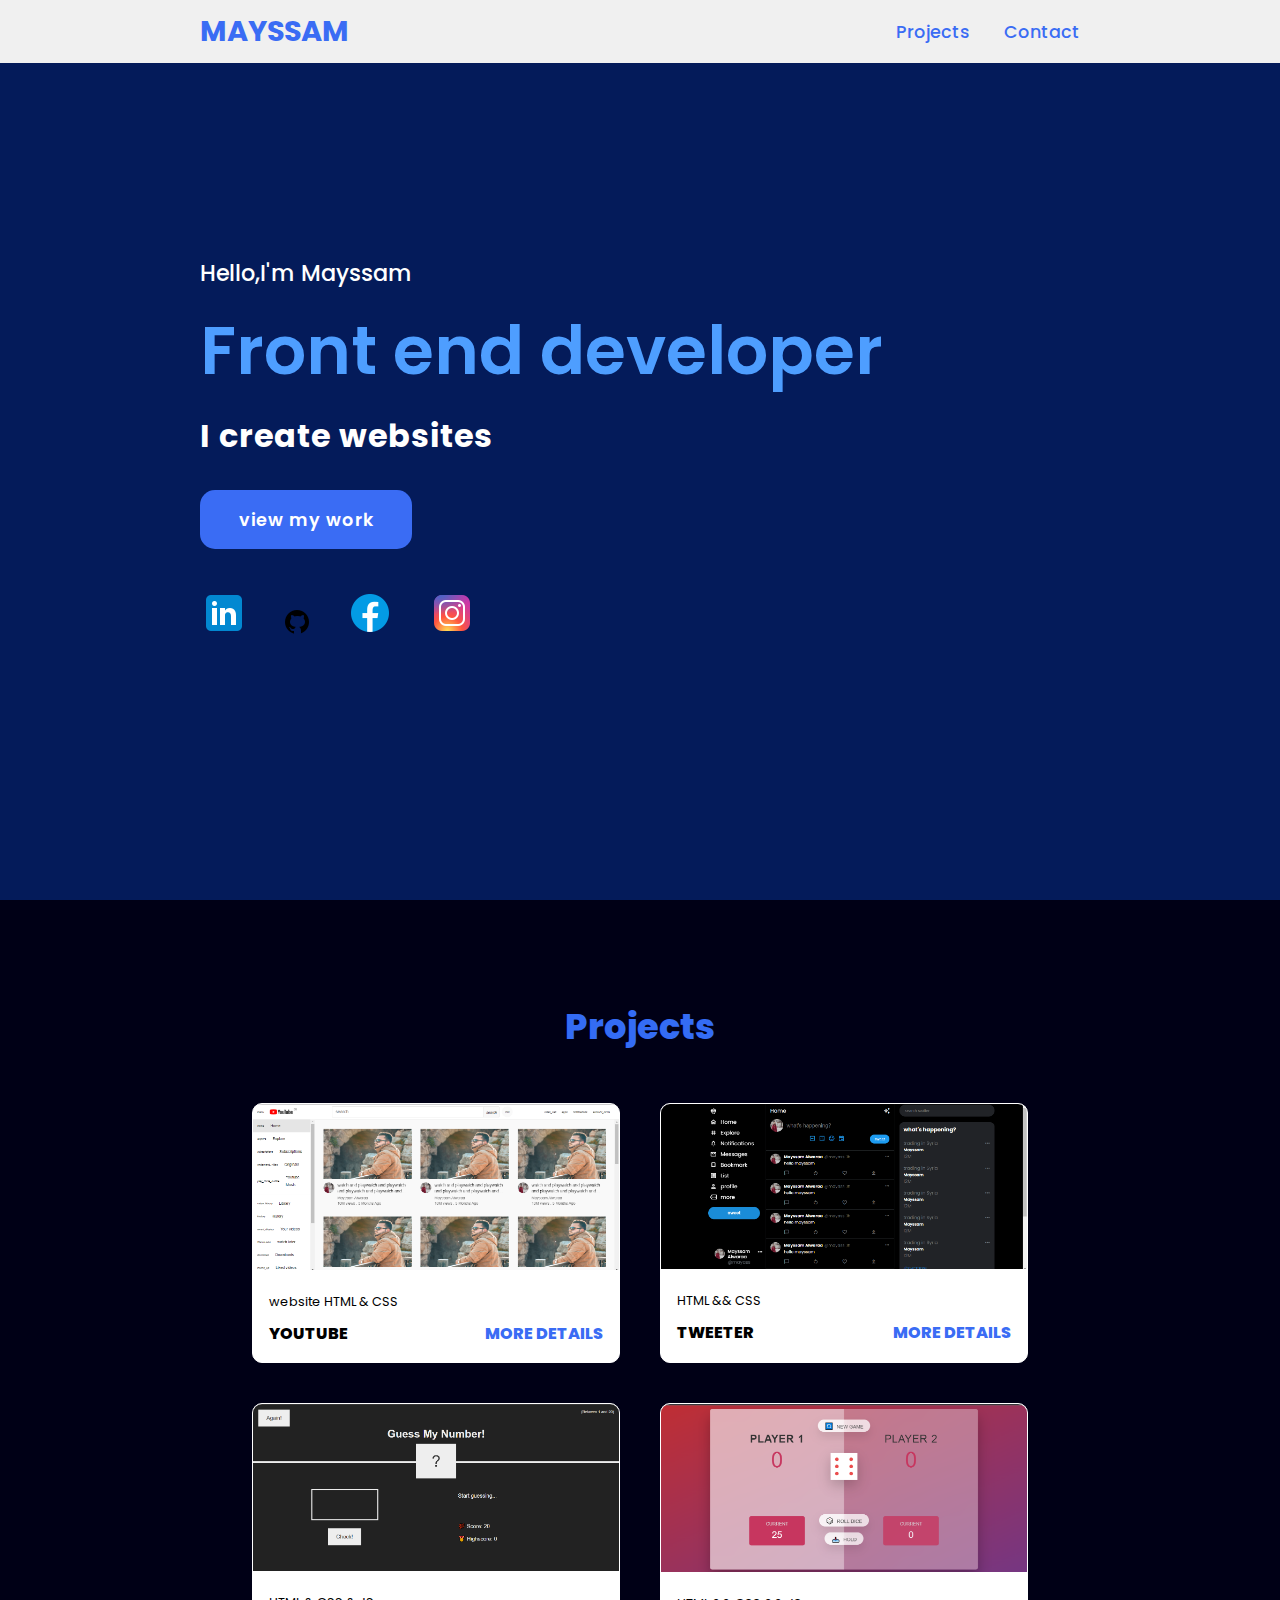
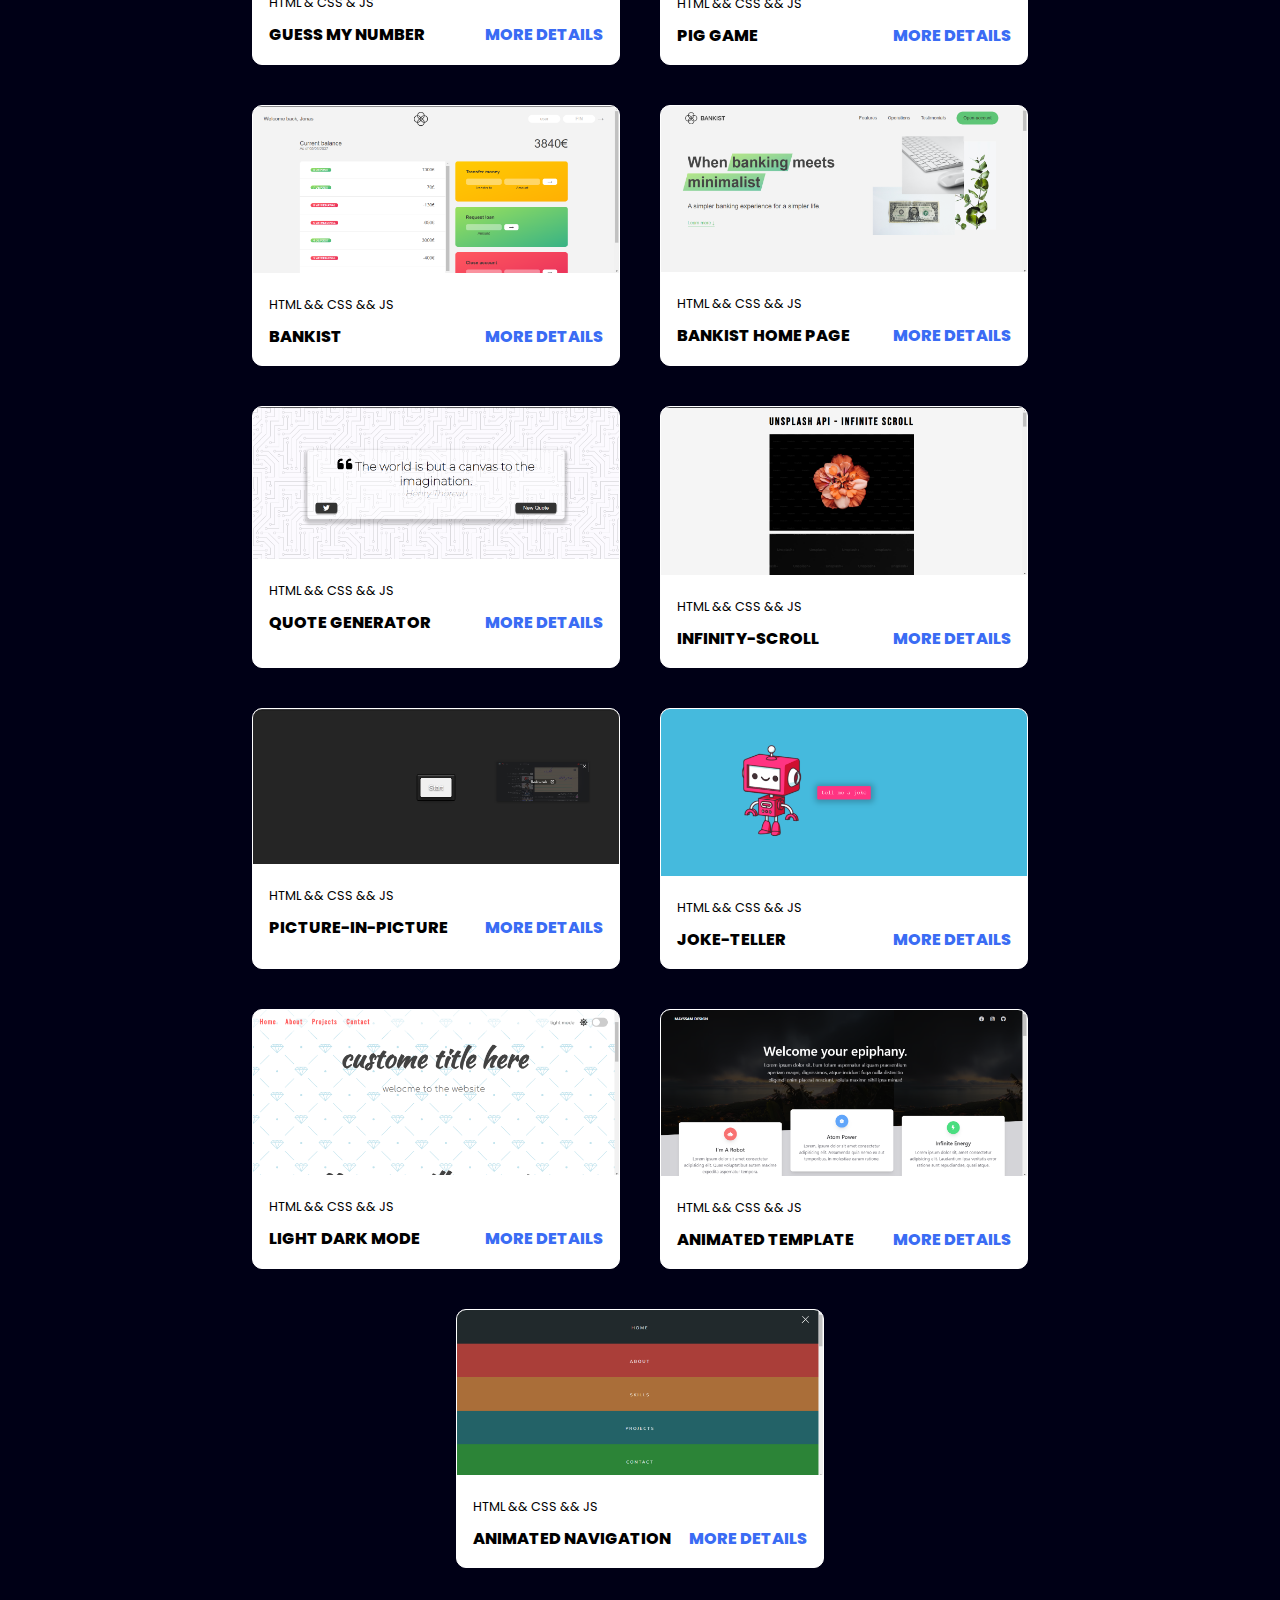
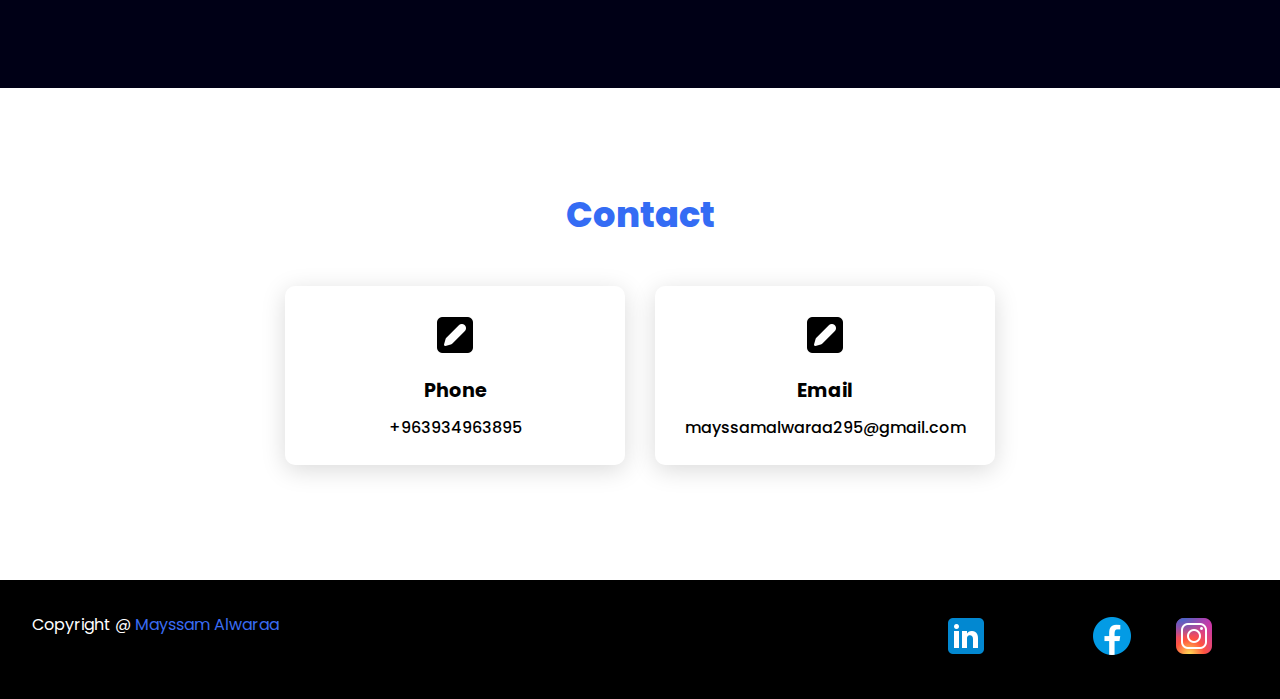
==== commit 45fa5163: "animated-navigation" ====
--- a/index.html
+++ b/index.html
@@ -285,6 +285,23 @@
                     </div>
 
                 </div>
+                <div class="project-card">
+                    <div class="project-image">
+                        <img src="images/animated-navigation.png" alt="">
+
+                    </div>
+                    <div class="project-info">
+                        <p class="project-category">
+                            HTML && CSS && JS
+                        </p>
+                        <strong class="project-title">
+                            <span>animated navigation</span>
+                            <a href="My projects/animated-navigation/index.html" class="more-details">more details</a>
+                        </strong>
+
+                    </div>
+
+                </div>
 
             </div>
 
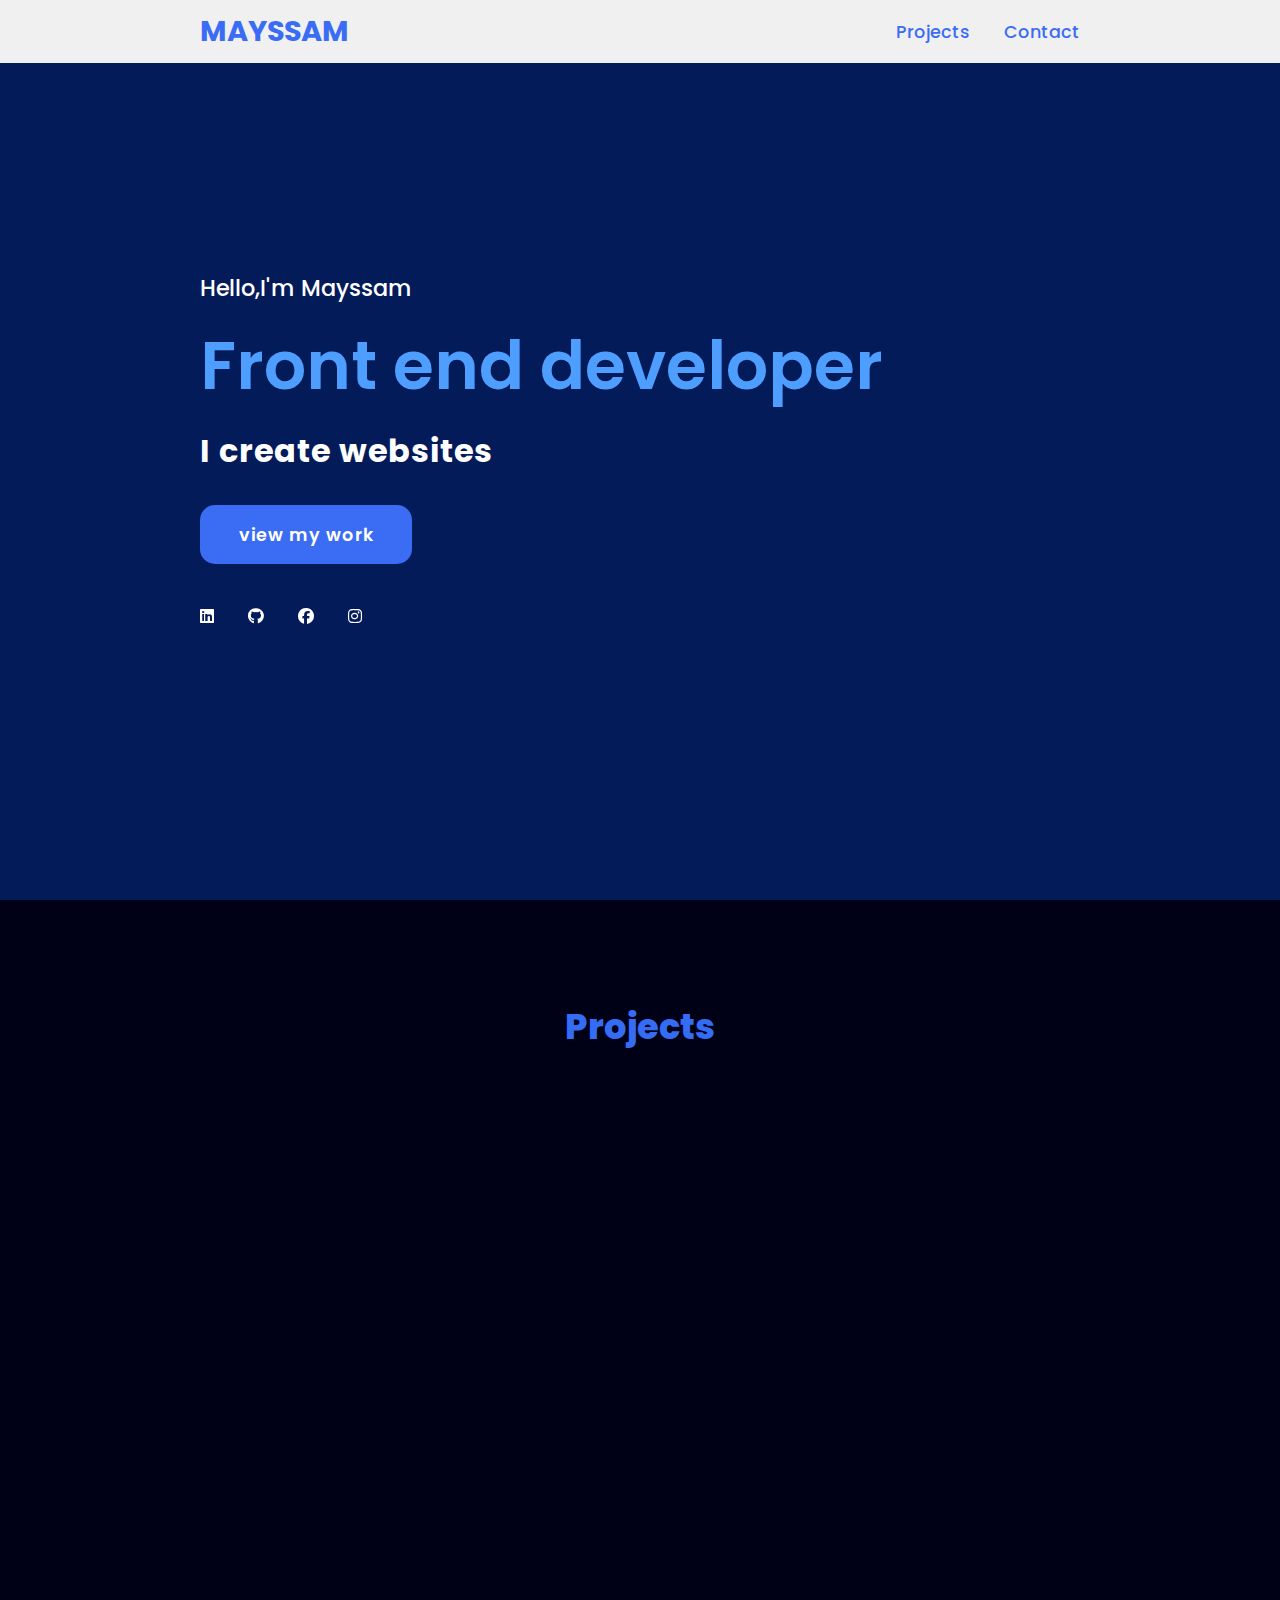
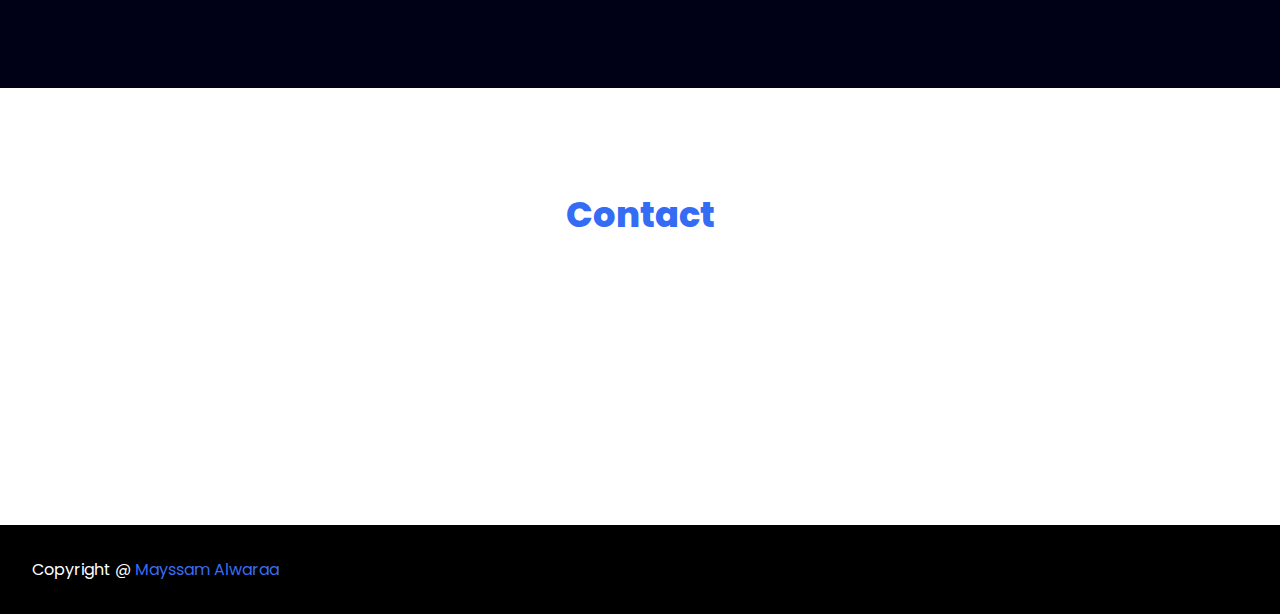
==== commit 1bcf7acd: "add animated scroll" ====
--- a/index.html
+++ b/index.html
@@ -4,6 +4,9 @@
         <link rel="stylesheet" href="style.css">
         <meta charset="UTF-8">
         <link rel="stylesheet" href="https://cdnjs.cloudflare.com/ajax/libs/font-awesome/6.4.0/css/all.min.css">
+        <!-- AOS -->
+        <link href="https://unpkg.com/aos@2.3.1/dist/aos.css" rel="stylesheet">        
+        <!-- <link rel="icon" type="image/png" href="https://www.google.com/s2/u/0/favicons?domain=css-tricks.com"> -->
         <link href="https://fonts.googleapis.com/css?family=Material+Icons|Material+Icons+Outlined|Material+Icons+Two+Tone|Material+Icons+Round|Material+Icons+Sharp" rel="stylesheet">
         <title>Mayssam Alwaraa</title>
     </head>
@@ -24,10 +27,10 @@
                 <h3>I create websites</h3>
                 <a href="#projects" class="main-btn"> view my work</a>
                 <div class="social-icons">
-                    <a href="https://www.linkedin.com/in/mayssam-alwaraa-66aa561b1"><img src="icons/linkedin.png" alt="linkedin"></a>
-                    <a href="https://github.com/mayssamalwaraa"><img src="icons/github.png" alt="github"></a>
-                    <a href="#"><img src="icons/facebook.png" alt="facebook"></a>
-                    <a href="#"><img src="icons/insta.png" alt="instagram"></a>
+                    <a href="https://www.linkedin.com/in/mayssam-alwaraa-66aa561b1" target="_blank"><i class="fab fa-linkedin icon1"data-aos="zoom-in-up" ></i></a>
+                    <a href="https://github.com/mayssamalwaraa" target="_blank"><i class="fab fa-github icon1" data-aos="zoom-in-up" data-aos-delay="400"></i></a>
+                    <a href="#" target="_blank"><i class="fab fa-facebook icon1" data-aos="zoom-in-up" data-aos-delay="600"></i></a>
+                    <a href="#" target="_blank"><i class="fab fa-instagram icon1" data-aos="zoom-in-up" data-aos-delay="800"></i></a>
                 </div>
             </div>
         </section>
@@ -71,11 +74,11 @@
 
             </div>
         </section> -->
-
+        <!-- projects -->
         <section class="projects" id="projects">
             <h2 class="title">Projects</h2>
             <div class="content">
-                <div class="project-card">
+                <div class="project-card" data-aos="fade-right">
                     <div class="project-image">
                         <img src="images/youtube.png" alt="">
 
@@ -92,12 +95,12 @@
                     </div>
 
                 </div>
-                <div class="project-card">
+                <div class="project-card" data-aos="fade-left">
                     <div class="project-image">
                         <img src="images/tweeter.png" alt="">
 
                     </div>
-                    <div class="project-info">
+                    <div class="project-info" data-aos="fade-right">
                         <p class="project-category">
                             HTML && CSS 
                         </p>
@@ -109,7 +112,7 @@
                     </div>
 
                 </div>
-                <div class="project-card">
+                <div class="project-card" data-aos="fade-left">
                     <div class="project-image">
                         <img src="images/guessMyNumber.png" alt="">
 
@@ -126,7 +129,7 @@
                     </div>
 
                 </div>
-                <div class="project-card">
+                <div class="project-card" data-aos="fade-right">
                     <div class="project-image">
                         <img src="images/pigGame.png" alt="">
 
@@ -143,7 +146,7 @@
                     </div>
 
                 </div>
-                <div class="project-card">
+                <div class="project-card" data-aos="fade-left">
                     <div class="project-image">
                         <img src="images/bankist.png" alt="">
 
@@ -160,7 +163,7 @@
                     </div>
 
                 </div>
-                <div class="project-card">
+                <div class="project-card" data-aos="fade-right">
                     <div class="project-image">
                         <img src="images/bankistHomePage.png" alt="">
 
@@ -177,7 +180,7 @@
                     </div>
 
                 </div>
-                <div class="project-card">
+                <div class="project-card" data-aos="fade-left">
                     <div class="project-image">
                         <img src="images/QuoteGenerator.png" alt="">
 
@@ -195,7 +198,7 @@
 
                 </div>
 
-                <div class="project-card">
+                <div class="project-card" data-aos="fade-right">
                     <div class="project-image">
                         <img src="images/infinity-scroll.png" alt="">
 
@@ -214,7 +217,7 @@
                 </div>
                 
 
-                <div class="project-card">
+                <div class="project-card" data-aos="fade-left">
                     <div class="project-image">
                         <img src="images/picture-in-picture.png" alt="">
 
@@ -232,7 +235,7 @@
 
                 </div>
 
-                <div class="project-card">
+                <div class="project-card" data-aos="fade-right">
                     <div class="project-image">
                         <img src="images/joke-teller.png" alt="">
 
@@ -250,7 +253,7 @@
 
                 </div>
 
-                <div class="project-card">
+                <div class="project-card" data-aos="fade-left">
                     <div class="project-image">
                         <img src="images/light-dark-mode.png" alt="">
 
@@ -268,7 +271,7 @@
 
                 </div>
 
-                <div class="project-card">
+                <div class="project-card" data-aos="fade-right">
                     <div class="project-image">
                         <img src="images/animated-template.png" alt="">
 
@@ -285,7 +288,7 @@
                     </div>
 
                 </div>
-                <div class="project-card">
+                <div class="project-card" data-aos="fade-left">
                     <div class="project-image">
                         <img src="images/animated-navigation.png" alt="">
 
@@ -306,14 +309,15 @@
             </div>
 
         </section>
-
+        <!-- contact -->
         <section>
             <div class="cards contact" id="contact">
                 <h2 class="title">Contact</h2>
                 <div class="content">
-                    <div class="card">
-                        <div class="icon">
-                            <img src="icons/edit.png" alt="">
+                    <div class="card" data-aos="fade-up"
+                    data-aos-anchor-placement="center-bottom">
+                        <div class="icon">
+                            <!-- <i class="glyphicon glyphicon-phone"></i> -->
                         </div>
                         <div class="info">
                             <h3>Phone</h3>
@@ -321,9 +325,10 @@
                         </div>
 
                     </div>
-                    <div class="card">
-                        <div class="icon">
-                            <img src="icons/edit.png" alt="">
+                    <div class="card" data-aos="fade-up"
+                    data-aos-anchor-placement="center-bottom">
+                        <div class="icon">
+                            <!-- <i class="glyphicon glyphicon-user"></i> -->
                         </div>
                         <div class="info">
                             <h3>Email</h3>
@@ -341,13 +346,22 @@
 
             </p>
             <div class="social-icons">
-                <a href="https://www.linkedin.com/in/mayssam-alwaraa-66aa561b1"><img src="icons/linkedin.png" alt="linkedin"></a>
-                <a href="#"><img src="icons/github.png" alt="github"></a>
-                <a href="#"><img src="icons/facebook.png" alt="facebook"></a>
-                <a href="#"><img src="icons/insta.png" alt="instagram"></a>
+                <a href="https://www.linkedin.com/in/mayssam-alwaraa-66aa561b1" target="_blank"><i class="fab fa-linkedin icon1"data-aos="fade-left" ></i></a>
+                <a href="https://github.com/mayssamalwaraa" target="_blank"><i class="fab fa-github icon1" data-aos="fade-left" data-aos-delay="400"></i></a>
+                <a href="#" target="_blank"><i class="fab fa-facebook icon1" data-aos="fade-left" data-aos-delay="600"></i></a>
+                <a href="#" target="_blank"><i class="fab fa-instagram icon1" data-aos="fade-left" data-aos-delay="800"></i></a>
             </div>
 
         </footer>
-        
+        <!-- AOS -->
+        <script src="https://unpkg.com/aos@2.3.1/dist/aos.js"></script>
+        <script>
+            AOS.init(
+                {
+                delay: 200, // values from 0 to 3000, with step 50ms
+                duration: 1500, // values from 0 to 3000, with step 50ms
+                }
+            );
+          </script>
     </body>
 </html>--- a/style.css
+++ b/style.css
@@ -193,6 +193,10 @@
 .footer-title span{
     color:#3a6cf4 ;
 }
+.icon1{
+    color: #fff;
+}
+
 @media (max-width:1023px){
     header{
         padding: 10px 20px;
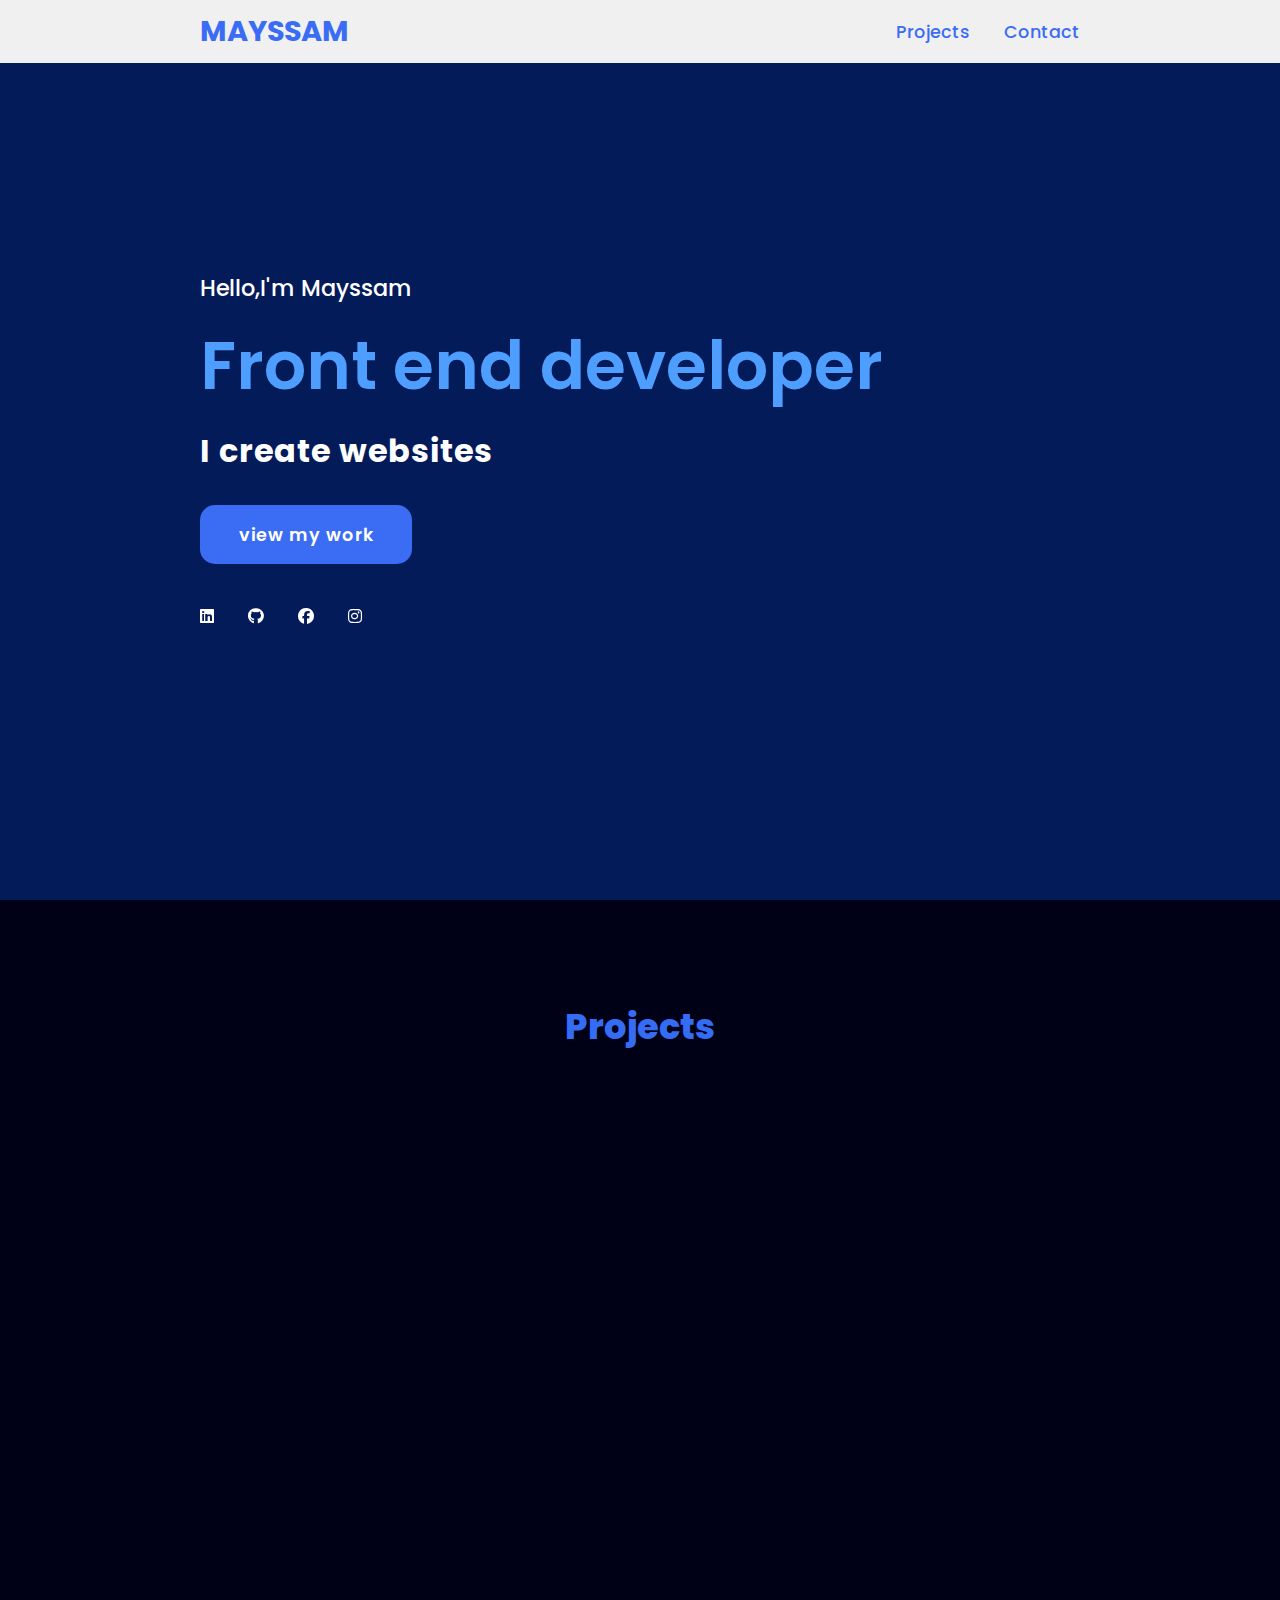
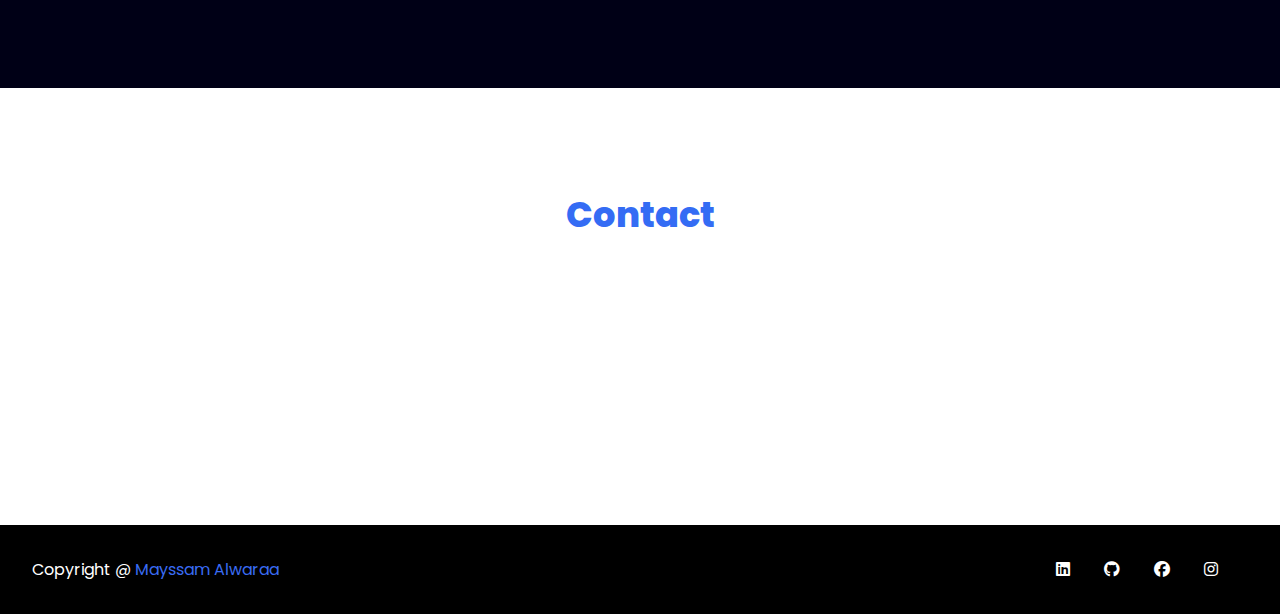
==== commit fdf05d13: "animated scroll" ====
--- a/index.html
+++ b/index.html
@@ -346,10 +346,10 @@
 
             </p>
             <div class="social-icons">
-                <a href="https://www.linkedin.com/in/mayssam-alwaraa-66aa561b1" target="_blank"><i class="fab fa-linkedin icon1"data-aos="fade-left" ></i></a>
-                <a href="https://github.com/mayssamalwaraa" target="_blank"><i class="fab fa-github icon1" data-aos="fade-left" data-aos-delay="400"></i></a>
-                <a href="#" target="_blank"><i class="fab fa-facebook icon1" data-aos="fade-left" data-aos-delay="600"></i></a>
-                <a href="#" target="_blank"><i class="fab fa-instagram icon1" data-aos="fade-left" data-aos-delay="800"></i></a>
+                <a href="https://www.linkedin.com/in/mayssam-alwaraa-66aa561b1" target="_blank"><i class="fab fa-linkedin icon1" ></i></a>
+                <a href="https://github.com/mayssamalwaraa" target="_blank"><i class="fab fa-github icon1"></i></a>
+                <a href="#" target="_blank"><i class="fab fa-facebook icon1" ></i></a>
+                <a href="#" target="_blank"><i class="fab fa-instagram icon1" ></i></a>
             </div>
 
         </footer>
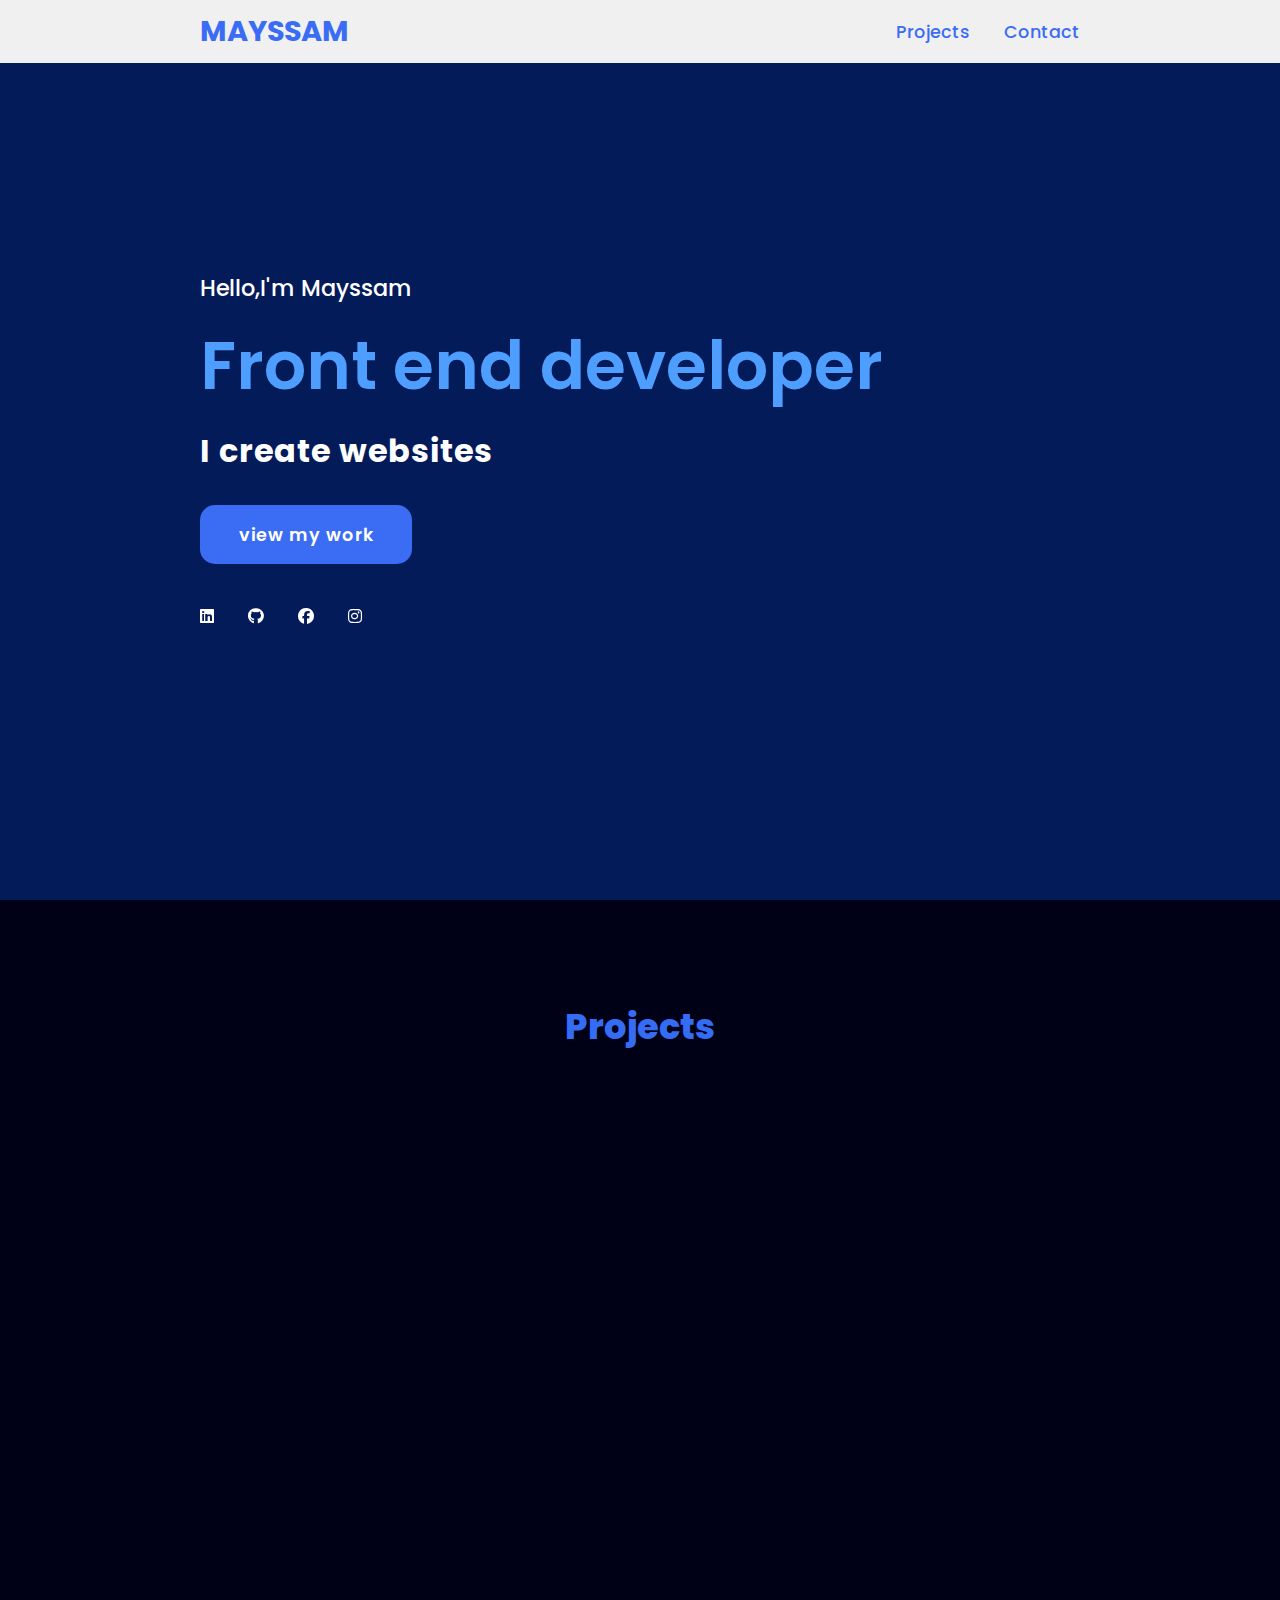
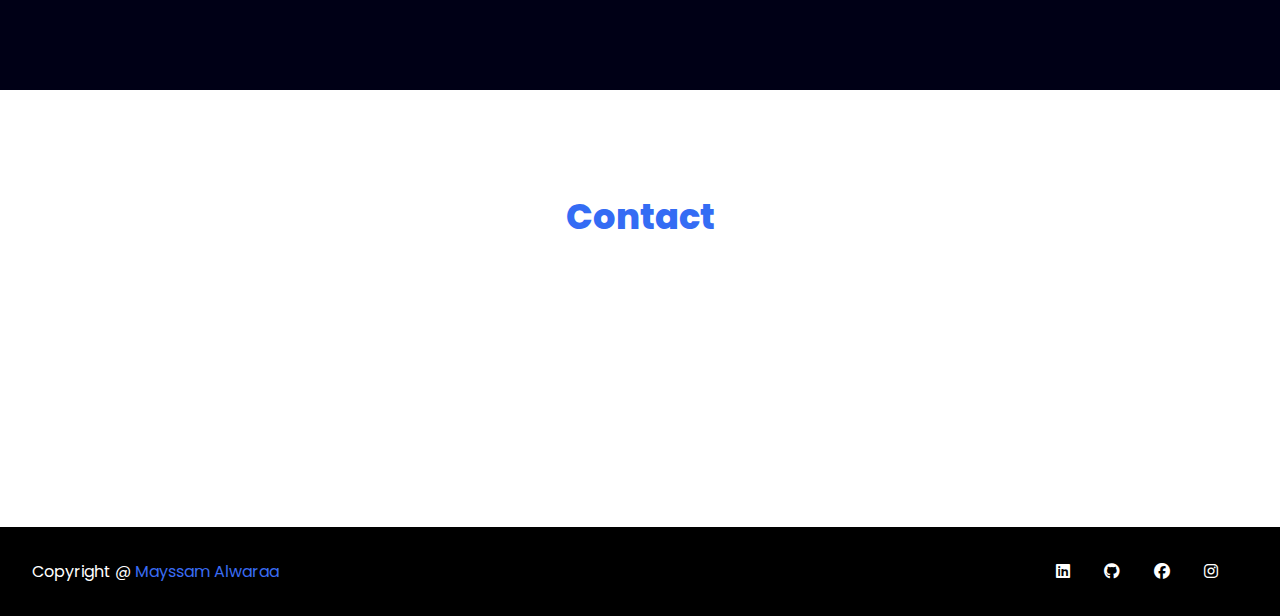
==== commit 0e31b6ce: "music player" ====
--- a/index.html
+++ b/index.html
@@ -303,6 +303,25 @@
                         </strong>
 
                     </div>
+                    
+
+                </div>
+                <div class="project-card" data-aos="fade-right">
+                    <div class="project-image">
+                        <img src="images/music-player.png" alt="">
+
+                    </div>
+                    <div class="project-info">
+                        <p class="project-category">
+                            HTML && CSS && JS
+                        </p>
+                        <strong class="project-title">
+                            <span>music player</span>
+                            <a href="My projects/music-player/index.html" class="more-details">more details</a>
+                        </strong>
+
+                    </div>
+                    
 
                 </div>
 
